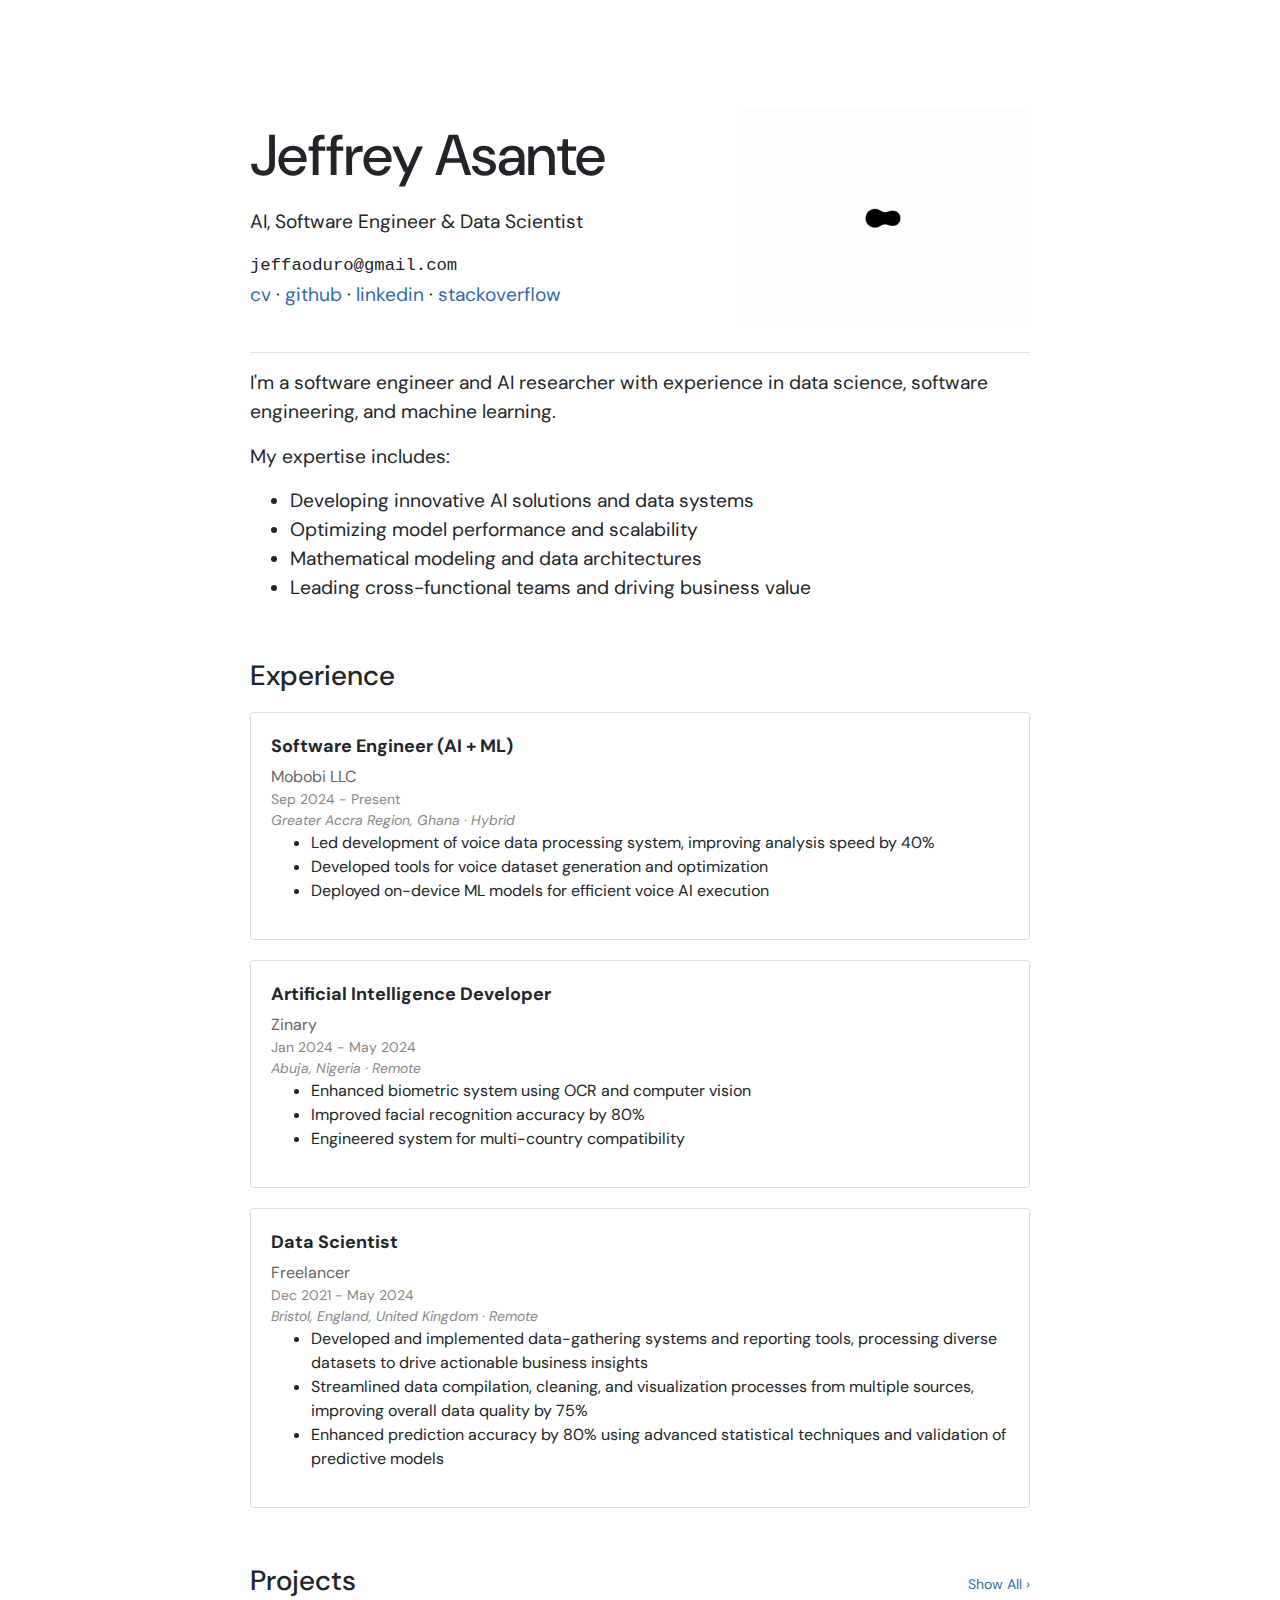
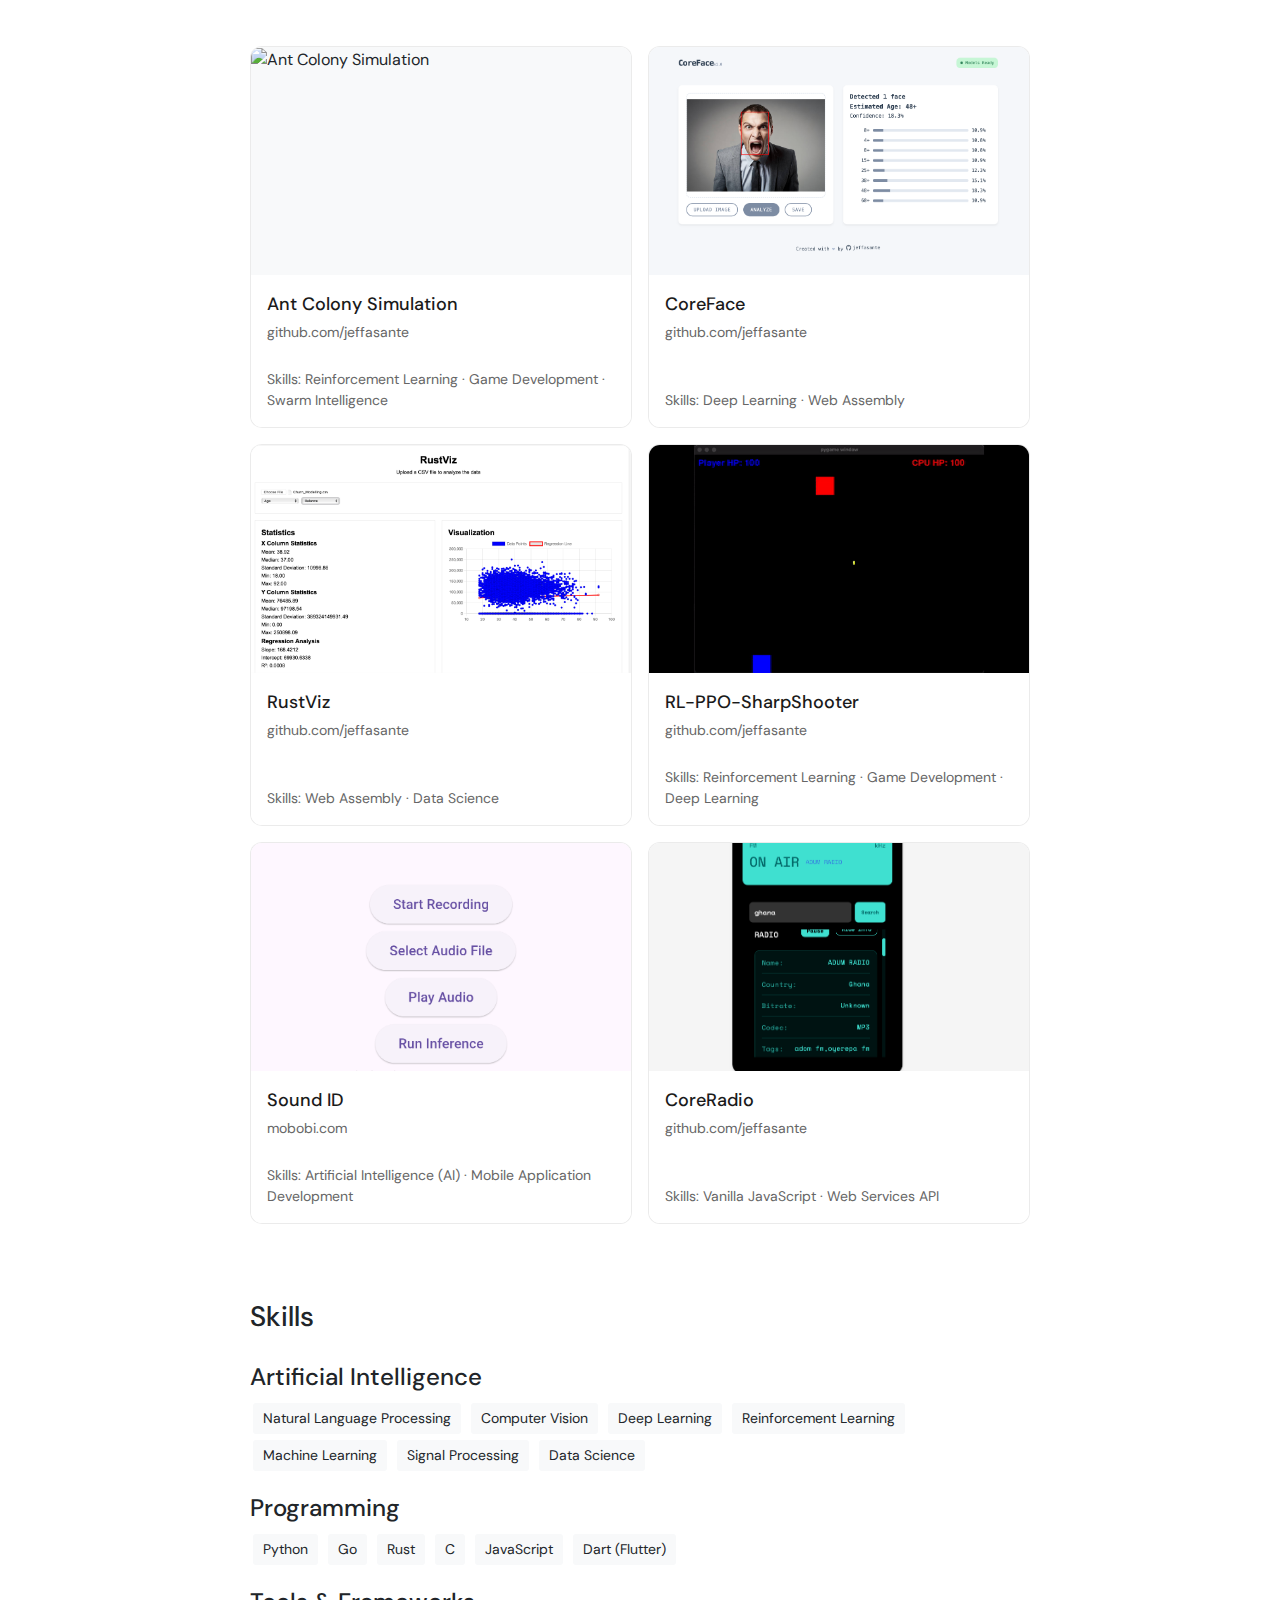
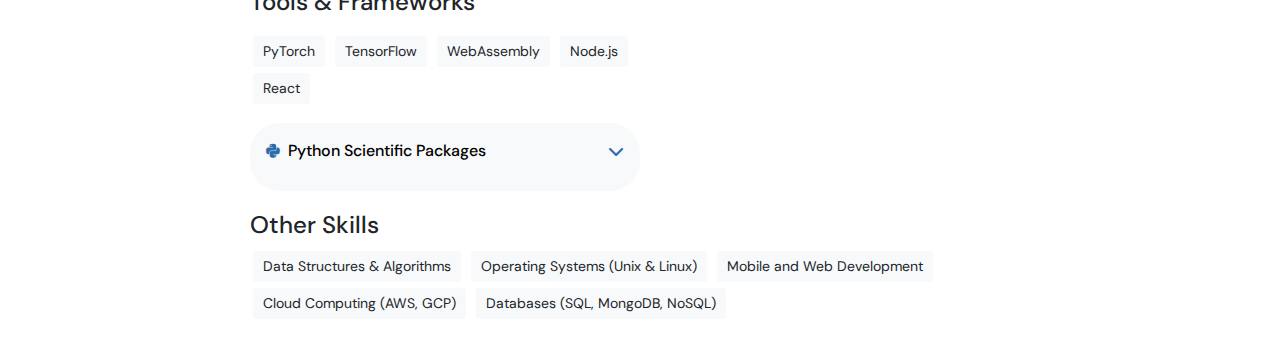
==== index.html @ c975b8c1 "a new me" ====
<!doctype html>
<html>

<head>
    <title>Jeffrey Asante</title>
    <meta charset="utf-8" />
    <meta name=viewport content="width=device-width, initial-scale=1">
    <!-- <link rel="icon" type="image/x-icon" href="assets/favicon_io/favicon.ico"> -->
    <link rel="stylesheet" href="https://stackpath.bootstrapcdn.com/bootstrap/4.5.2/css/bootstrap.min.css">
    <link href="https://fonts.googleapis.com/css2?family=DM+Sans:wght@400;700&display=swap" rel="stylesheet">
    <link rel="stylesheet" href="https://cdnjs.cloudflare.com/ajax/libs/font-awesome/6.4.0/css/all.min.css">
    <link rel="stylesheet" href="https://cdnjs.cloudflare.com/ajax/libs/font-awesome/6.2.1/css/all.min.css"
        integrity="sha512-MV7K8+y+gLIBoVD59lQIYicR65iaqukzvf/nwasF0nqhPay5w/9lJmVM2hMDcnK1OnMGCdVK+iQrJ7lzPJQd1w=="
        crossorigin="anonymous" referrerpolicy="no-referrer" />
    <style type="text/css">
        body {
            font-family: 'DM Sans', sans-serif !important;
        }

        a:link,
        a:hover,
        a:visited,
        a:active {
            color: #306BAC !important;
        }

        .nodecor:link,
        .nodecor:hover,
        .nodecor:visited,
        .nodecor:active {
            color: #333 !important;
            text-decoration: none;
        }

        .boldtext {
            font-weight: 700 !important;
        }

        .semiboldtext {
            font-weight: 500 !important;
        }

        #name {
            font-size: 3.6em;
            line-height: 1em;
            margin-top: .5em;
            margin-bottom: .2em;
        }

        #title {
            font-size: 1.2em;
        }

        #email {
            font-family: Menlo, Monaco, Consolas, "Courier New", monospace;
            font-size: .9em;
            margin-top: 2px;
            margin-bottom: 2px;
        }

        #overview {
            font-size: 1.2em;
        }

        .content {
            margin: auto;
            max-width: 800px;
            padding: 10px;
        }

        .card {
            background-color: white;
            padding: 20px;
            margin-top: 20px;
            border: 1px solid rgba(0, 0, 0, .125);
        }

        .experience-title {
            font-size: 18px;
            font-weight: bold;
            margin-bottom: 5px;
        }

        .experience-company {
            font-size: 16px;
            color: #666;
        }

        .experience-date {
            font-size: 14px;
            color: #888;
        }

        .experience-location {
            font-size: 14px;
            color: #888;
            font-style: italic;
        }

        .skills-section {
            margin-top: 30px;
        }

        .skill-group {
            margin-bottom: 20px;
        }

        .skill-tag {
            display: inline-block;
            background: #f8f9fa;
            padding: 5px 10px;
            margin: 3px;
            border-radius: 3px;
            font-size: 14px;
        }

        .project-skills {
            font-size: 14px;
            color: #666;
            margin-top: 10px;
        }

        .social-links {
            margin-top: 10px;
        }

        .social-links a {
            margin-right: 15px;
            font-size: 1.2em;
        }


        .projects-grid {
            display: grid;
            grid-template-columns: repeat(auto-fill, minmax(250px, 1fr));
            gap: 16px;
            padding: 20px 0;
        }

        .project-card {
            background: #ffffff;
            border-radius: 12px;
            overflow: hidden;
            aspect-ratio: 1;
            position: relative;
            border: 1px solid rgba(0, 0, 0, 0.08);
            transition: all 0.3s ease;
        }

        .project-card:hover {
            transform: translateY(-2px);
        }

        .project-image-container {
            width: 100%;
            height: 60%;
            overflow: hidden;
            background: #f8f9fa;
            position: relative;
        }

        .project-image {
            width: 100%;
            height: 100%;
            object-fit: cover;
            transition: transform 0.3s ease;
        }

        .project-card:hover .project-image {
            transform: scale(1.05);
        }

        .project-content {
            padding: 16px;
            background: #ffffff;
            height: 40%;
            display: flex;
            flex-direction: column;
            justify-content: space-between;
        }

        .project-title {
            font-size: 18px;
            font-weight: 500;
            color: #1a1a1a;
            margin-bottom: 4px;
        }

        .project-url {
            font-size: 14px;
            color: #666;
        }

        .project-meta {
            font-size: 14px;
            color: #888;
            margin-top: auto;
        }

        .project-overlay {
            position: absolute;
            top: 0;
            left: 0;
            right: 0;
            bottom: 0;
            background: rgba(0, 0, 0, 0.85);
            color: white;
            padding: 20px;
            opacity: 0;
            transition: opacity 0.3s ease;
            display: flex;
            flex-direction: column;
            justify-content: space-between;
            pointer-events: none;
        }

        .project-card:hover .project-overlay {
            opacity: 1;
        }

        .project-card:hover .project-overlay,
        .project-card.active .project-overlay {
            opacity: 1;
            pointer-events: auto;
            /* Re-enable pointer events when visible */
        }

        /* Ensure touch devices show the overlay properly */
        @media (hover: none) {
            .project-card .project-overlay {
                background: rgba(0, 0, 0, 0.9);
            }

            .project-card.active .project-overlay {
                opacity: 1;
                pointer-events: auto;
            }
        }


        .project-description {
            font-size: 14px;
            line-height: 1.5;
            margin-bottom: 15px;
        }

        .project-links {
            display: flex;
            gap: 12px;
        }

        .project-links a {
            color: white !important;
            text-decoration: none;
            font-size: 14px;
            padding: 6px 12px;
            border-radius: 6px;
            background: rgba(255, 255, 255, 0.2);
            transition: background 0.2s ease;

            padding: 12px 20px;
            margin: 5px 0;
            display: inline-block;
        }

        .project-links a:hover {
            background: rgba(255, 255, 255, 0.3);
            color: rgb(255, 236, 114) !important;

        }

        .section-header {
            display: flex;
            justify-content: space-between;
            align-items: center;
            margin-bottom: 20px;
        }

        .show-all {
            color: #666;
            text-decoration: none;
            font-size: 14px;
            display: flex;
            align-items: center;
            gap: 4px;
        }

        @media screen and (max-width: 768px) {
            .profile-section {
                display: flex;
                flex-direction: column;
                align-items: center;
                text-align: center;
            }

            .profile-image {
                /* float: none !important;
                margin: 20px auto !important;
                max-width: 180px;
                height: auto !important; */
                display: none;
            }

            #name {
                font-size: 2.8em !important;
            }

            #title {
                /* text-align: center; */
            }
        }

        .profile-image {
            border-radius: 8px;
            object-fit: cover;
        }

        .tools-frameworks {
            margin-top: 1rem;
            width: 50%;

        }

        .framework-tags {
            margin-bottom: 1rem;
        }

        .scientific-packages {
            background: #f8f9fa;
            border-radius: 6px;
            padding: 1rem;
            margin-top: 1rem;
            border-radius: 30px;
        }

        .package-header {
            width: 100%;
            font-weight: 500;
            margin-bottom: 0.75rem;
            display: flex;
            align-items: center;
            justify-content: space-between;
            background: none;
            border: none;
            padding: 0;
            cursor: pointer;
        }

        .header-content {
            display: flex;
            align-items: center;
            gap: 0.5rem;
        }

        .package-list {
            list-style: none;
            padding-left: 1rem;
            margin: 0;
            max-height: 500px;
            /* Large enough to show all content */
            transition: max-height 0.3s ease-out;
            overflow: hidden;
        }

        .package-list.collapsed {
            max-height: 0;
            margin-top: 0;
            margin-bottom: 0;
        }

        .package-list li {
            margin: 0.5rem 0;
            display: flex;
            align-items: center;
            gap: 0.75rem;
        }

        .package-list i {
            width: 1.25rem;
            text-align: center;
            color: #666;
        }

        .package-header i {
            color: #306BAC;
        }

        .arrow-icon {
            transition: transform 0.3s ease;
            color: #666;
        }

        .arrow-icon.rotated {
            transform: rotate(180deg);
        }

        /* Responsive Design */
@media screen and (max-width: 1024px) {
    .tools-frameworks {
        width: 70%;
    }
}

@media screen and (max-width: 768px) {
    .tools-frameworks {
        width: 100%;
    }

    .scientific-packages {
        padding: 0.75rem;
        border-radius: 20px;
    }

    .framework-tags {
        gap: 0.25rem;
    }

    .skill-tag {
        font-size: 0.9em;
        padding: 4px 8px;
    }

    .package-list {
        padding-left: 0.5rem;
    }

    .package-list li {
        gap: 0.5rem;
        font-size: 0.95em;
    }
}

@media screen and (max-width: 480px) {
    .scientific-packages {
        padding: 0.5rem;
        border-radius: 15px;
    }

    .header-content span {
        font-size: 0.95em;
    }

    .package-list li {
        font-size: 0.9em;
    }

    .framework-tags {
        justify-content: flex-start;
    }

    .skill-tag {
        font-size: 0.85em;
        padding: 3px 6px;
    }
}
    </style>
</head>

<body>
    <div class="content" style="margin-top: 5.5rem;">
        <div class="row">
            <div class="col-sm-offset-5 col-sm-8">
                <div id="name">
                    <div class="semiboldtext">Jeffrey Asante</div>
                </div>
                <div id="title" style="margin-top: 1.5rem; ">
                    <div>AI, Software Engineer & Data Scientist</div>
                    <div style="margin-top: 1rem;"></div>
                    <div id="email">jeffaoduro@gmail.com</div>
                    <div style="font-size: 1em;">
                        <a href="cv.html">cv</a> ·
                        <a href="https://github.com/jeffasante">github</a> ·
                        <a href="https://linkedin.com/in/jeffrey-asante-a69440231">linkedin</a> ·
                        <a href="https://stackoverflow.com/users/13482983/jeffasante">stackoverflow</a>
                    </div>
                    <!-- <div class="social-links">
            <a href="https://linkedin.com/in/jeffrey-asante-a69440231" target="_blank"><i class="fab fa-linkedin"></i></a>
            <a href="https://github.com/jeffasante" target="_blank"><i class="fab fa-github"></i></a>
            <a href="https://stackoverflow.com/users/13482983/jeffasante" target="_blank"><i class="fab fa-stack-overflow"></i></a>
            <a href="https://x.com/jeffasante" target="_blank"><i class="fab fa-x-twitter"></i></a>
          </div> -->
                </div>
            </div>
            <div class="col-sm-4">
                <img class="float-right profile-image" src="assets/h1.GIF" alt="Jeffrey Asante"
                    style="height: 220px; margin-top: 10px;">
            </div>
        </div>


        <div class="col-sm-offset-2">
            <div id="overview" style="margin-top: 1.5rem;">
                <hr>
                <!-- <p>
                    I'm a software engineer and AI researcher with five years of experience in data science, software
                    engineering, and machine learning.
                </p> -->
                <p>
                    I'm a software engineer and AI researcher with experience in data science, software engineering, and
                    machine learning.
                </p>
                <p>
                    My expertise includes:
                </p>
                <ul>
                    <li>Developing innovative AI solutions and data systems</li>
                    <li>Optimizing model performance and scalability</li>
                    <li>Mathematical modeling and data architectures</li>
                    <li>Leading cross-functional teams and driving business value</li>
                </ul>
            </div>
        </div>

        <div class="col-sm-offset-2">
            <div style="margin-top: 3.5rem;"></div>
            <h3>Experience</h3>

            <div class="card">
                <div class="experience-title">Software Engineer (AI + ML)</div>
                <div class="experience-company">Mobobi LLC</div>
                <div class="experience-date">Sep 2024 - Present</div>
                <div class="experience-location">Greater Accra Region, Ghana · Hybrid</div>
                <ul>
                    <li>Led development of voice data processing system, improving analysis speed by 40%</li>
                    <li>Developed tools for voice dataset generation and optimization</li>
                    <li>Deployed on-device ML models for efficient voice AI execution</li>
                </ul>
            </div>

            <div class="card">
                <div class="experience-title">Artificial Intelligence Developer</div>
                <div class="experience-company">Zinary</div>
                <div class="experience-date">Jan 2024 - May 2024</div>
                <div class="experience-location">Abuja, Nigeria · Remote</div>
                <ul>
                    <li>Enhanced biometric system using OCR and computer vision</li>
                    <li>Improved facial recognition accuracy by 80%</li>
                    <li>Engineered system for multi-country compatibility</li>
                </ul>
            </div>

            <div class="card">
                <div class="experience-title">Data Scientist</div>
                <div class="experience-company">Freelancer</div>
                <div class="experience-date">Dec 2021 - May 2024</div>
                <div class="experience-location">Bristol, England, United Kingdom · Remote</div>
                <ul>
                    <li>Developed and implemented data-gathering systems and reporting tools, processing diverse
                        datasets to drive actionable business insights</li>
                    <li>Streamlined data compilation, cleaning, and visualization processes from multiple sources,
                        improving overall data quality by 75%</li>
                    <li>Enhanced prediction accuracy by 80% using advanced statistical techniques and validation of
                        predictive models</li>
                </ul>
            </div>

            <div style="margin-top: 3.5rem;"></div>


            <div class="col-sm-offset-2">
                <div class="section-header">
                    <h3>Projects</h3>
                    <a href="https://www.linkedin.com/in/jeffrey-asante-a69440231/details/projects/?profileId=ACoAADnoSfEBue8GP7WhaIWibRIhw40EwIg_cKQ" class="show-all">Show All ›</a>
                </div>

                <div class="projects-grid">
                    <div class="project-card">
                        <div class="project-image-container">
                            <img src="assets/projects/ant-colony/ant-colony.gif" alt="Ant Colony Simulation"
                                class="project-image">
                        </div>
                        <div class="project-content">
                            <div>
                                <div class="project-title">Ant Colony Simulation</div>
                                <div class="project-url">github.com/jeffasante</div>
                            </div>
                            <div class="project-skills">
                                Skills: Reinforcement Learning · Game Development · Swarm Intelligence
                            </div>
                        </div>
                        <div class="project-overlay">
                            <div class="project-description">
                                An interactive simulation demonstrating swarm intelligence through reinforcement
                                learning, showcasing emergent behavior in ant colony optimization algorithms.
                            </div>
                            <div class="project-links">
                                <a href="https://github.com/jeffasante/ant-colony" target="_blank">View Code</a>
                                <a href="https://ant-colony-demo.jeffasante.dev" target="_blank">Live Demo</a>
                            </div>
                        </div>
                    </div>



                    <div class="project-card">
                        <div class="project-image-container">
                            <img src="assets/projects/coreface/1.png" alt="CoreFace" class="project-image">
                        </div>
                        <div class="project-content">
                            <div>
                                <div class="project-title">CoreFace</div>
                                <div class="project-url">github.com/jeffasante</div>
                            </div>
                            <div class="project-skills">
                                Skills: Deep Learning · Web Assembly
                            </div>
                        </div>
                        <div class="project-overlay">
                            <div class="project-description">
                                Local facial demographic analysis powered by WebAssembly and deep learning - fast,
                                private, and secure with no server communication.
                            </div>
                            <div class="project-links">
                                <!-- <a href="https://github.com/jeffasante/ant-colony-rl" target="_blank">View Code</a> -->
                                <a href="https://coreface.vercel.app" target="_blank">Try it Out</a>
                            </div>
                        </div>
                    </div>

                    <div class="project-card">
                        <div class="project-image-container">
                            <img src="assets/projects/rustviz.png" alt="RustViz" class="project-image">
                        </div>
                        <div class="project-content">
                            <div>
                                <div class="project-title">RustViz</div>
                                <div class="project-url">github.com/jeffasante</div>
                            </div>
                            <div class="project-skills">
                                Skills: Web Assembly · Data Science
                            </div>
                        </div>
                        <div class="project-overlay">
                            <div class="project-description">
                                A high-performance CSV analysis tool built with Rust and WebAssembly, providing
                                statistical analysis and visualization capabilities directly in the browser.
                            </div>
                            <div class="project-links">
                                <a href="https://github.com/jeffasante/rustviz" target="_blank">View Code</a>
                                <a href="https://jeffasante.github.io/rustviz/" target="_blank">Try Demo</a>
                            </div>
                        </div>
                    </div>

                    <div class="project-card">
                        <div class="project-image-container">
                            <img src="assets/projects/rl-ppo-ss/rl-ppo-ss-1.gif" alt="RL-PPO-SharpShooter"
                                class="project-image">

                        </div>
                        <div class="project-content">
                            <div>
                                <div class="project-title">RL-PPO-SharpShooter</div>
                                <div class="project-url">github.com/jeffasante</div>
                            </div>
                            <div class="project-skills">
                                Skills: Reinforcement Learning · Game Development · Deep Learning
                            </div>
                        </div>
                        <div class="project-overlay">
                            <div class="project-description">
                                A bespoke 2D shooter game is demonstrating a PPO-powered AI, highlighting skills in
                                reinforcement learning and game development.
                            </div>
                            <div class="project-links">
                                <a href="https://github.com/jeffasante/RL-PPO-SharpShooter" target="_blank">View
                                    Code</a>
                                <!-- <a href="#" target="_blank">Try Demo</a> -->
                            </div>
                        </div>
                    </div>

                    <div class="project-card">
                        <div class="project-image-container">
                            <img src="assets/android-soundid-inference-1.png" alt="Sound ID" class="project-image">
                        </div>
                        <div class="project-content">
                            <div>
                                <div class="project-title">Sound ID</div>
                                <div class="project-url">mobobi.com</div>
                            </div>
                            <div class="project-skills">
                                Skills: Artificial Intelligence (AI) · Mobile Application Development
                            </div>
                        </div>
                        <div class="project-overlay">
                            <div class="project-description">
                                On-device audio classification project using YAMNet, a deep neural network. Optimized
                                for real-time performance and cross-platform compatibility.
                            </div>
                            <div class="project-links">
                                <!-- <a href="#" target="_blank">View Details</a>
                                <a href="#" target="_blank">Live Demo</a> -->
                                <a href="https://mobobi.com" target="_blank">Live Demo</a>
                            </div>
                        </div>
                    </div>

                    <div class="project-card">
                        <div class="project-image-container">
                            <img src="assets/projects/coreradio.png" alt="CoreRadio" class="project-image">

                        </div>
                        <div class="project-content">
                            <div>
                                <div class="project-title">CoreRadio</div>
                                <div class="project-url">github.com/jeffasante</div>
                            </div>
                            <div class="project-skills">
                                Skills: Vanilla JavaScript · Web Services API
                            </div>
                        </div>
                        <div class="project-overlay">
                            <div class="project-description">
                                CoreRadio is a modern web app offering global radio stations, blending nostalgic
                                retro-style design with cutting-edge technology for a unique streaming experience.
                            </div>
                            <div class="project-links">
                                <!-- <a href="#" target="_blank">View Code</a> -->
                                <a href="https://coreradio.vercel.app/" target="_blank">Try Demo</a>
                            </div>
                        </div>
                    </div>

                </div>
            </div>



            <div style="margin-top: 3.5rem;"></div>
            <h3>Skills</h3>

            <div class="skills-section">
                <div class="skill-group">
                    <h4>Artificial Intelligence</h4>
                    <div>
                        <span class="skill-tag">Natural Language Processing</span>
                        <span class="skill-tag">Computer Vision</span>
                        <span class="skill-tag">Deep Learning</span>
                        <span class="skill-tag">Reinforcement Learning</span>
                        <span class="skill-tag">Machine Learning</span>
                        <span class="skill-tag">Signal Processing</span>
                        <span class="skill-tag">Data Science</span>
                    </div>
                </div>

                <div class="skill-group">
                    <h4>Programming</h4>
                    <div>
                        <span class="skill-tag">Python</span>
                        <span class="skill-tag">Go</span>
                        <span class="skill-tag">Rust</span>
                        <span class="skill-tag">C</span>
                        <span class="skill-tag">JavaScript</span>
                        <span class="skill-tag">Dart (Flutter)</span>
                    </div>
                </div>

                <!-- <div class="skill-group">
                    <h4>Tools & Frameworks</h4>
                    <div>
                        <span class="skill-tag">PyTorch</span>
                        <span class="skill-tag">TensorFlow</span>
                        <span class="skill-tag">WebAssembly</span>
                        <span class="skill-tag">Python Scientific Packages (Scipy, NumPy, etc.)</span>
                        <div>
                            <i class="fa fa-python"></i> Python Scientific Packages
                            <ul>
                            <li><i class="fa fa-cubes"></i> NumPy</li>
                            <li><i class="fa fa-rocket"></i> SciPy</li>
                            <li><i class="fa fa-table"></i> Pandas</li>
                            <li><i class="fa fa-chart-line"></i> Matplotlib</li>
                            <li><i class="fa fa-brain"></i> Scikit-learn</li>
                            </ul>
                        </div>
                        <span class="skill-tag">Node.js</span>
                        <span class="skill-tag">React</span>
                    </div>
                </div> -->
                <div class="skill-group">
                    <h4>Tools & Frameworks</h4>
                    <div class="tools-frameworks">
                        <!-- Main frameworks -->
                        <div class="framework-tags">
                            <span class="skill-tag">PyTorch</span>
                            <span class="skill-tag">TensorFlow</span>
                            <span class="skill-tag">WebAssembly</span>
                            <span class="skill-tag">Node.js</span>
                            <span class="skill-tag">React</span>
                        </div>


                        <!-- Python Scientific Packages Section -->
                        <div class="scientific-packages">
                            <button class="package-header collapsible">
                                <div class="header-content">
                                    <i class="fa-brands fa-python"></i>
                                    <span>Python Scientific Packages</span>
                                </div>
                                <i class="fas fa-chevron-down arrow-icon"></i>
                            </button>
                            <ul class="package-list collapsed">
                                <li><i class="fas fa-cubes"></i> NumPy</li>
                                <li><i class="fas fa-rocket"></i> SciPy</li>
                                <li><i class="fas fa-table"></i> Pandas</li>
                                <li><i class="fas fa-chart-line"></i> Matplotlib</li>
                                <li><i class="fas fa-brain"></i> Scikit-learn</li>
                            </ul>
                        </div>
                    </div>
                </div>
            </div>

            <div class="skill-group">
                <h4>Other Skills</h4>
                <div>
                    <span class="skill-tag">Data Structures & Algorithms</span>
                    <span class="skill-tag">Operating Systems (Unix & Linux)</span>
                    <span class="skill-tag">Mobile and Web Development</span>
                    <span class="skill-tag">Cloud Computing (AWS, GCP)</span>
                    <span class="skill-tag">Databases (SQL, MongoDB, NoSQL)</span>
                </div>
            </div>
        </div>
    </div>
    </div>

    <!-- <footer style="text-align: center; margin-top: 50px; padding: 20px; color: #666;">
        <p>&copy; <span id="current-year"></span> Jeffrey Asante. All rights reserved.</p>
    </footer> -->

    <script>
        document.getElementById('current-year').textContent = new Date().getFullYear();
    </script>


    <script>
        document.addEventListener('DOMContentLoaded', function () {
            const projectCards = document.querySelectorAll('.project-card');

            // Function to remove active class from all cards
            function removeActiveFromAll() {
                projectCards.forEach(card => card.classList.remove('active'));
            }

            // Handle touch events for each card
            projectCards.forEach(card => {
                card.addEventListener('touchstart', function (e) {
                    e.preventDefault();
                    const wasActive = this.classList.contains('active');

                    // Remove active class from all cards
                    removeActiveFromAll();

                    // Toggle active class on touched card
                    if (!wasActive) {
                        this.classList.add('active');
                    }
                });

                // Prevent default touch behavior inside overlay
                const overlay = card.querySelector('.project-overlay');
                if (overlay) {
                    overlay.addEventListener('touchstart', function (e) {
                        e.stopPropagation();
                    });
                }
            });

            // Close overlay when touching outside
            document.addEventListener('touchstart', function (e) {
                if (!e.target.closest('.project-card')) {
                    removeActiveFromAll();
                }
            });
        });
    </script>
    <script>
        document.addEventListener('DOMContentLoaded', function () {
            const header = document.querySelector('.package-header');
            const list = document.querySelector('.package-list');
            const arrow = document.querySelector('.arrow-icon');

            // Set initial state
            list.classList.add('collapsed');

            header.addEventListener('click', function () {
                list.classList.toggle('collapsed');
                arrow.classList.toggle('rotated');
            });
        });
    </script>
</body>

</html>
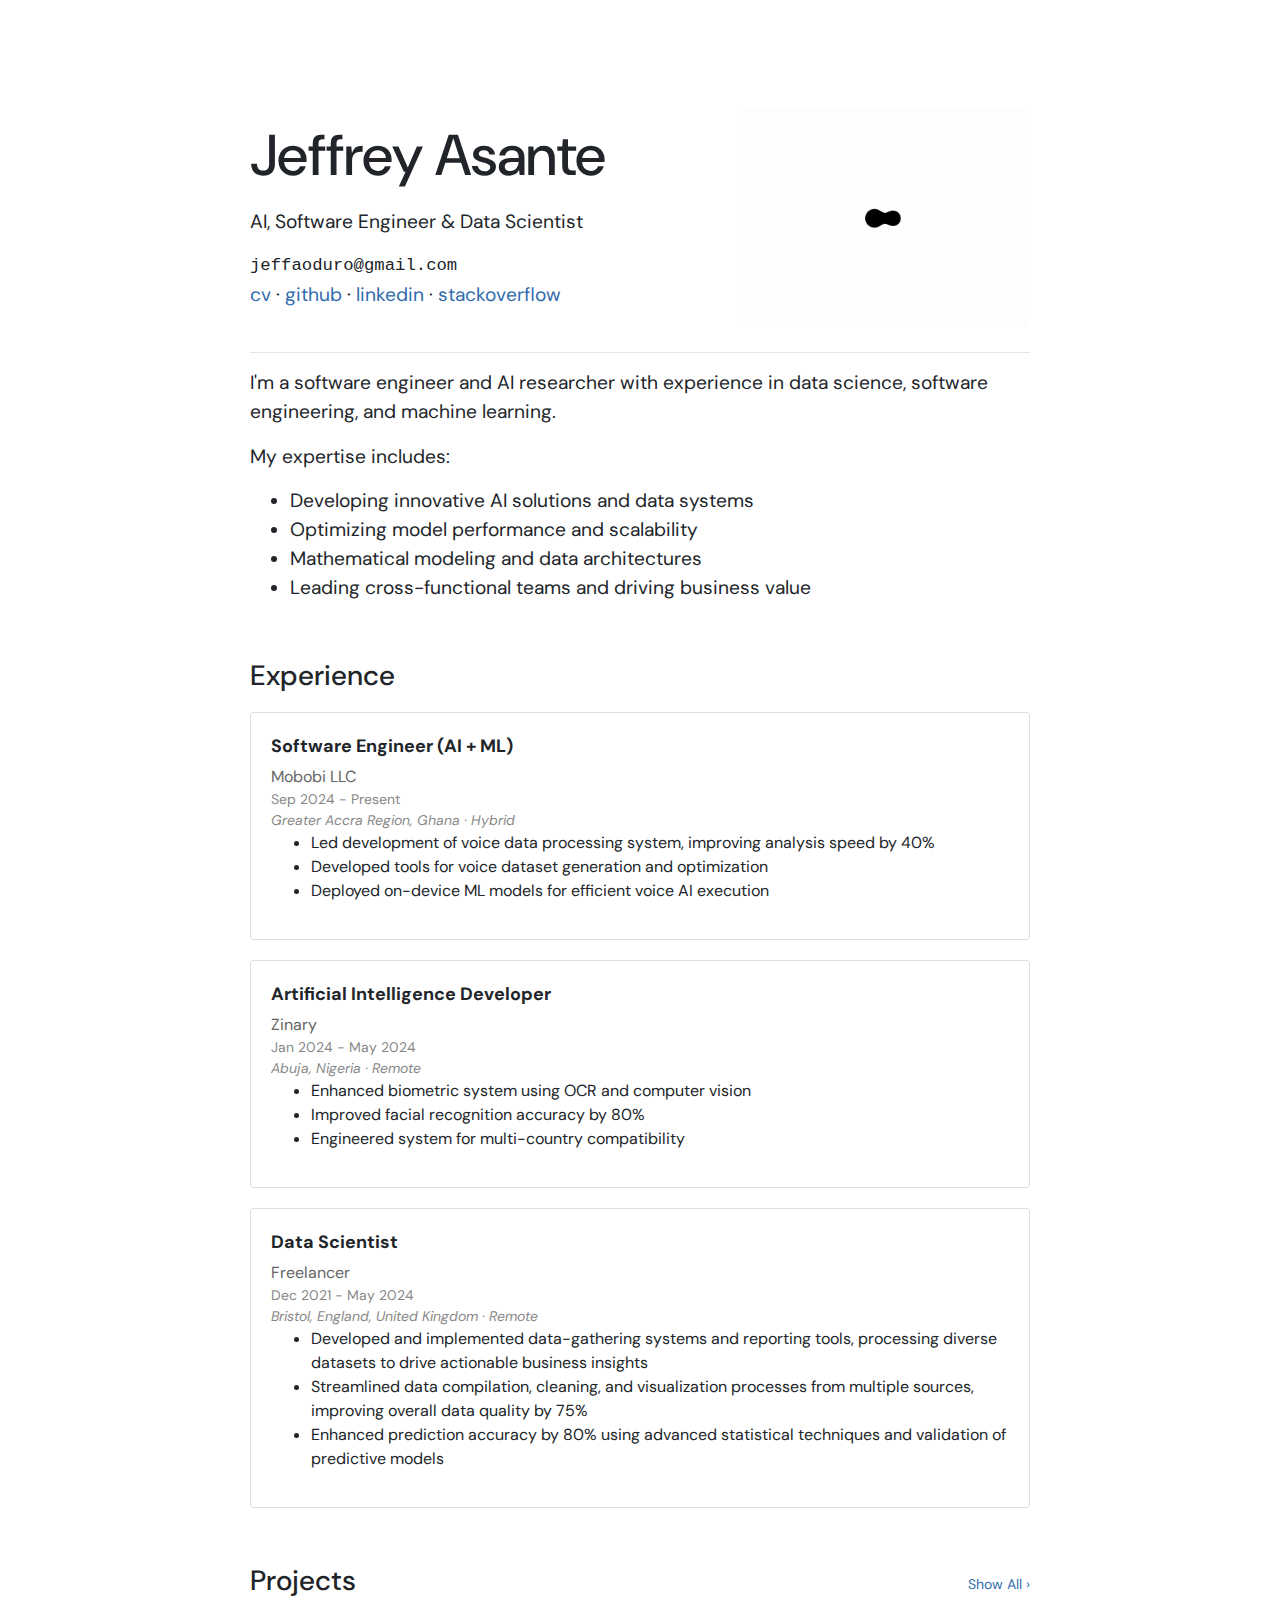
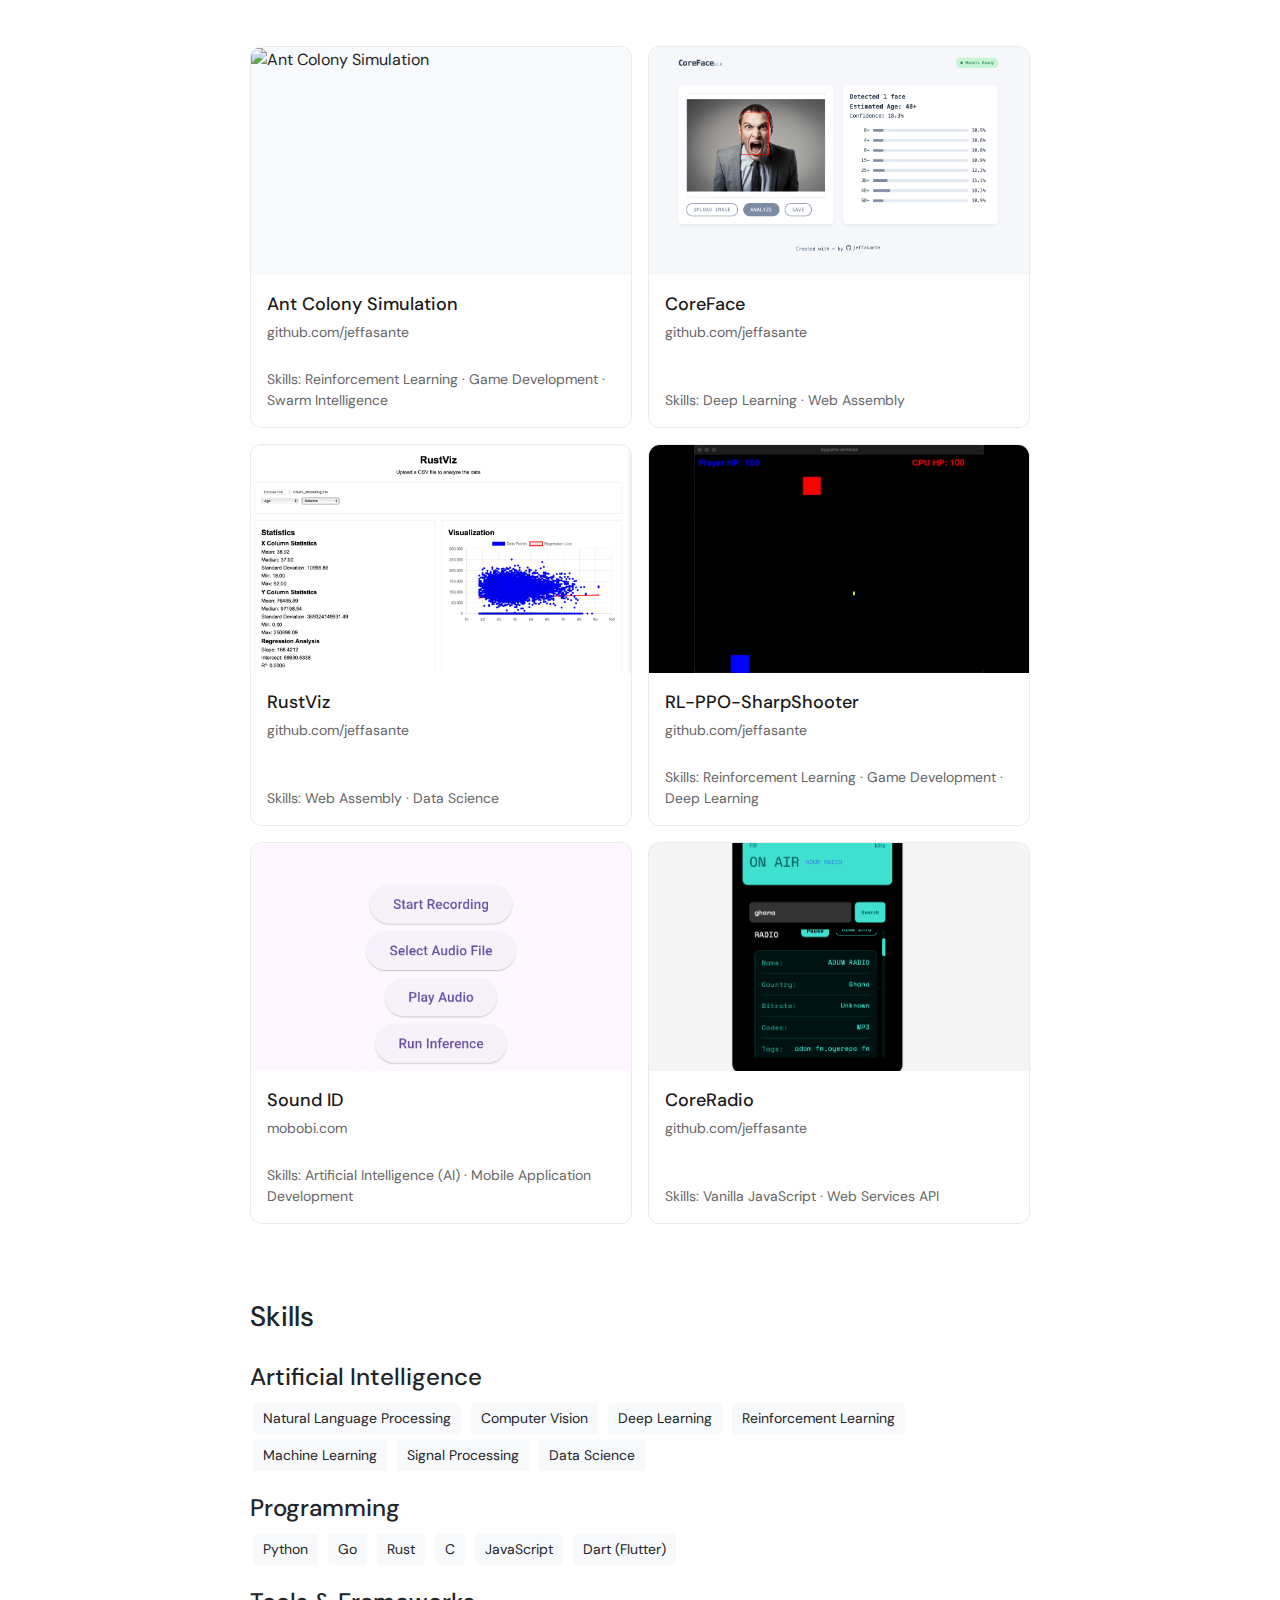
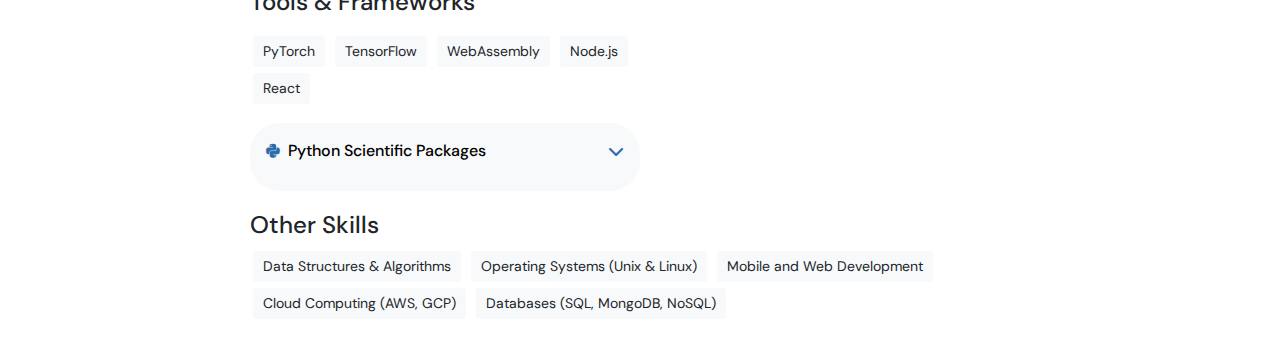
==== commit f257560a: "a new me" ====
--- a/index.html
+++ b/index.html
@@ -585,7 +585,7 @@
                             </div>
                             <div class="project-links">
                                 <a href="https://github.com/jeffasante/ant-colony" target="_blank">View Code</a>
-                                <a href="https://ant-colony-demo.jeffasante.dev" target="_blank">Live Demo</a>
+                                <a href="https://jeffasante.github.io/ant-colony-rl/" target="_blank">Live Demo</a>
                             </div>
                         </div>
                     </div>
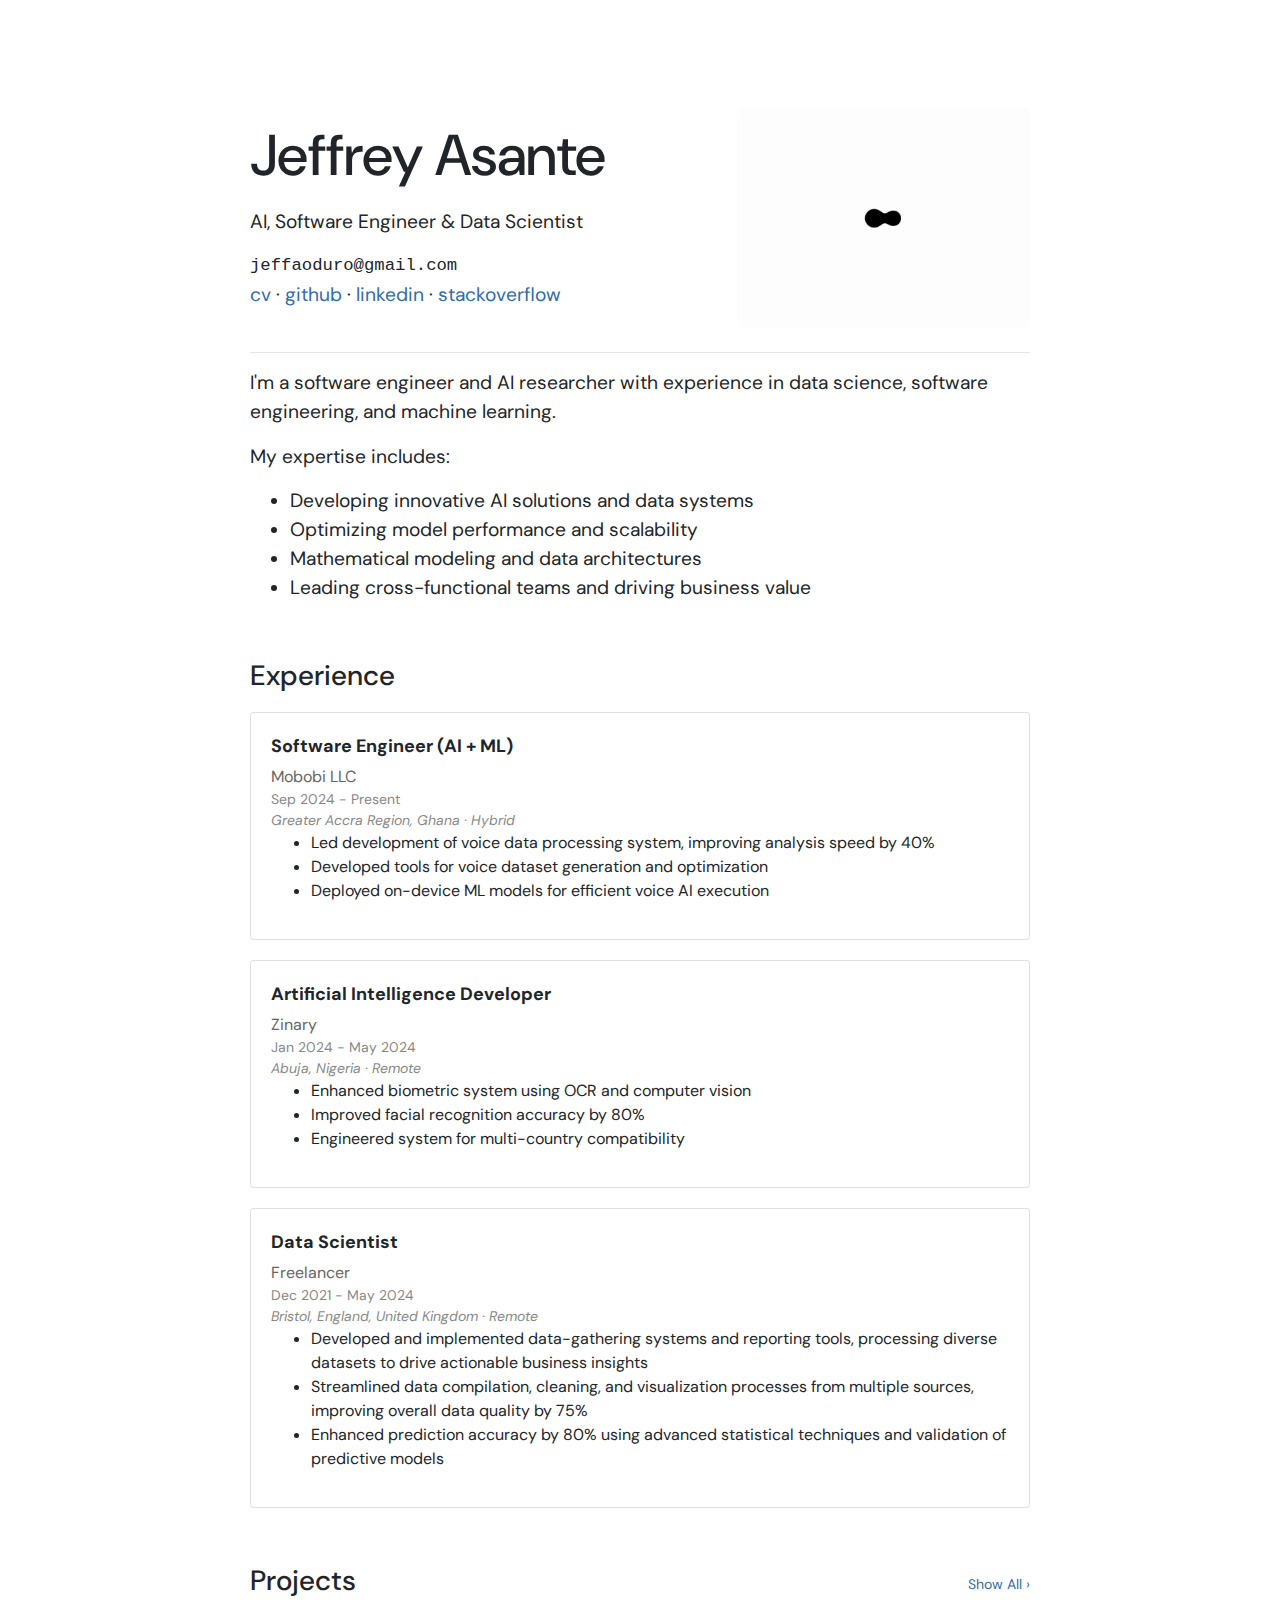
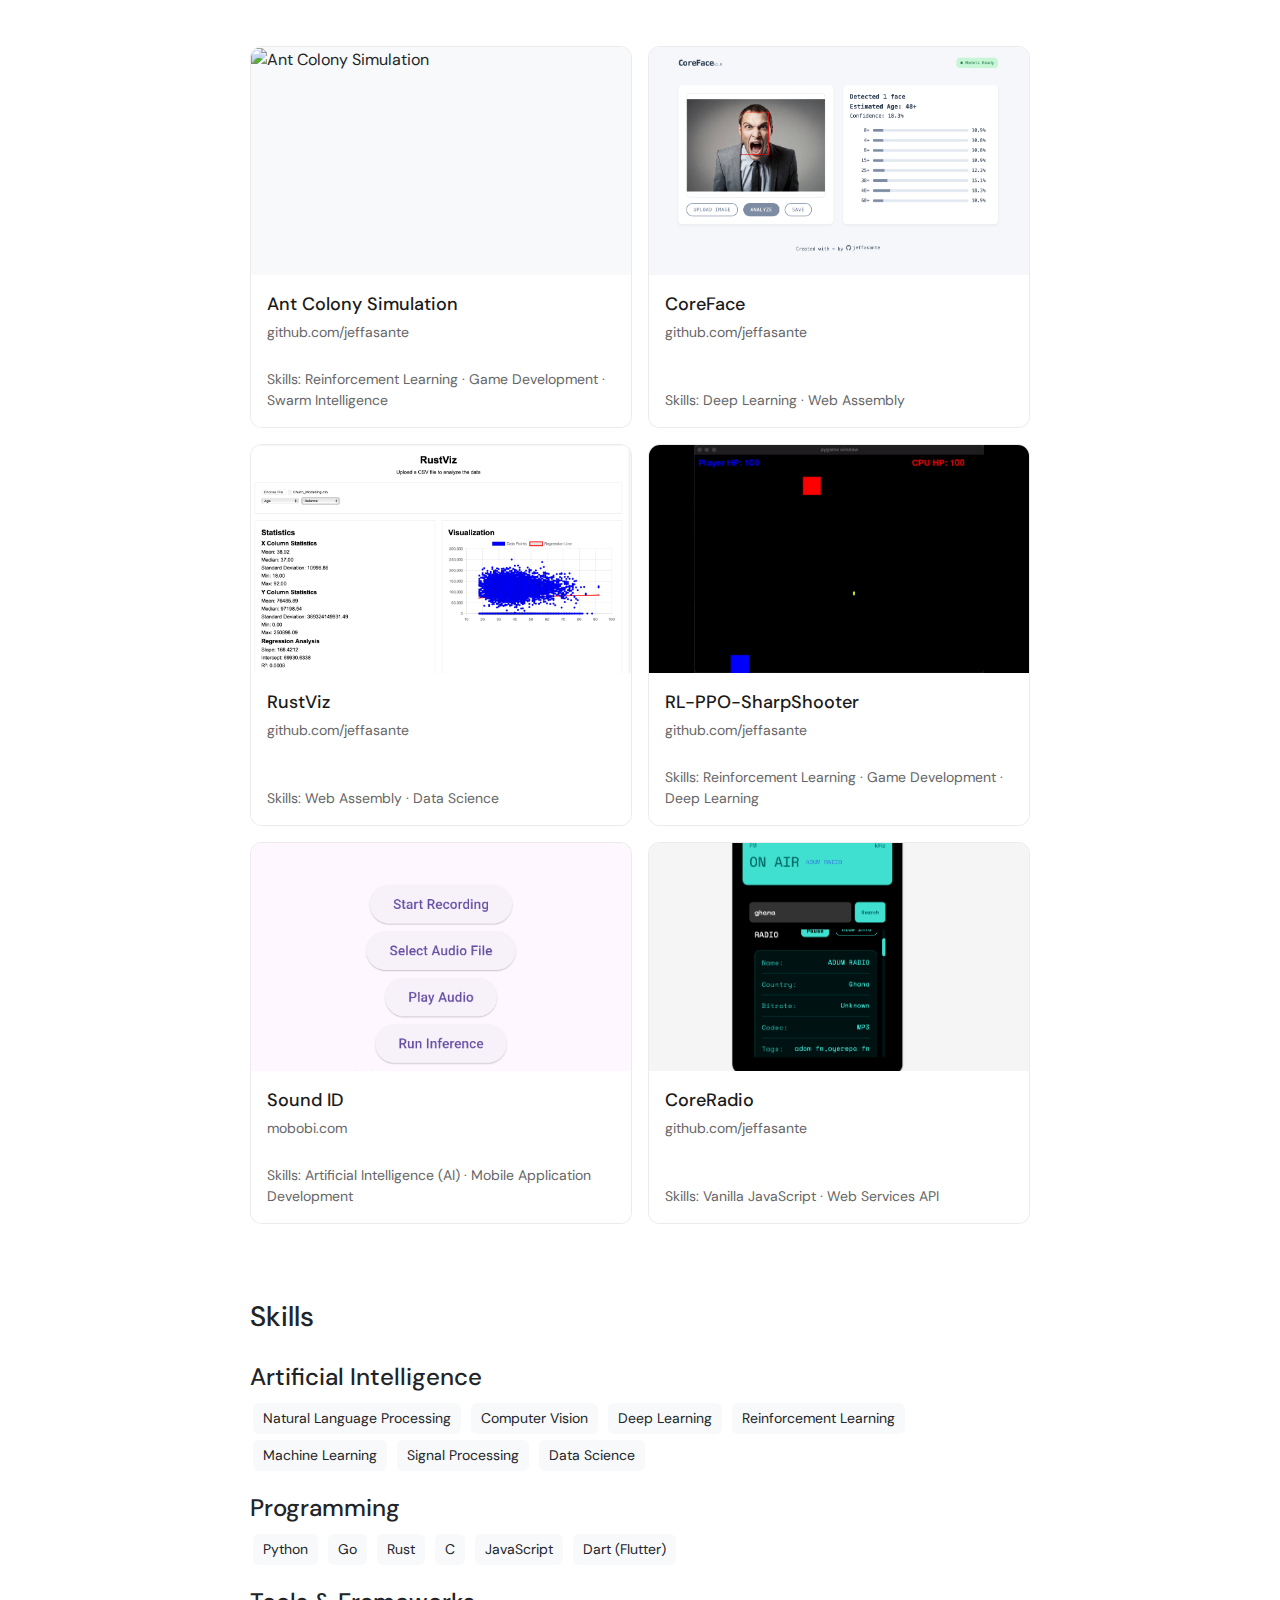
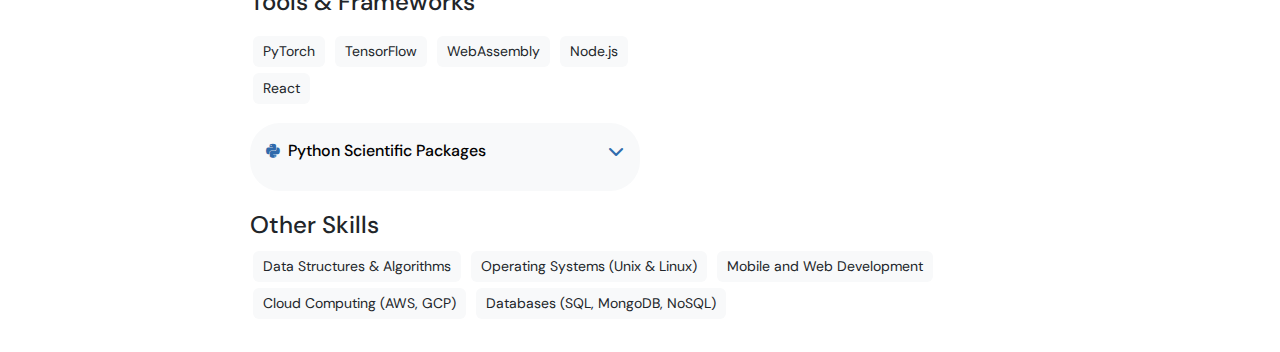
==== commit 040dcb76: "a new me" ====
--- a/index.html
+++ b/index.html
@@ -107,10 +107,13 @@
 
         .skill-tag {
             display: inline-block;
+            /* background: #f5f5f5; */
+            /* background: #dadada; */
             background: #f8f9fa;
             padding: 5px 10px;
             margin: 3px;
-            border-radius: 3px;
+            border-radius: 6px;
+            /* border-radius: 3px; */
             font-size: 14px;
         }
 
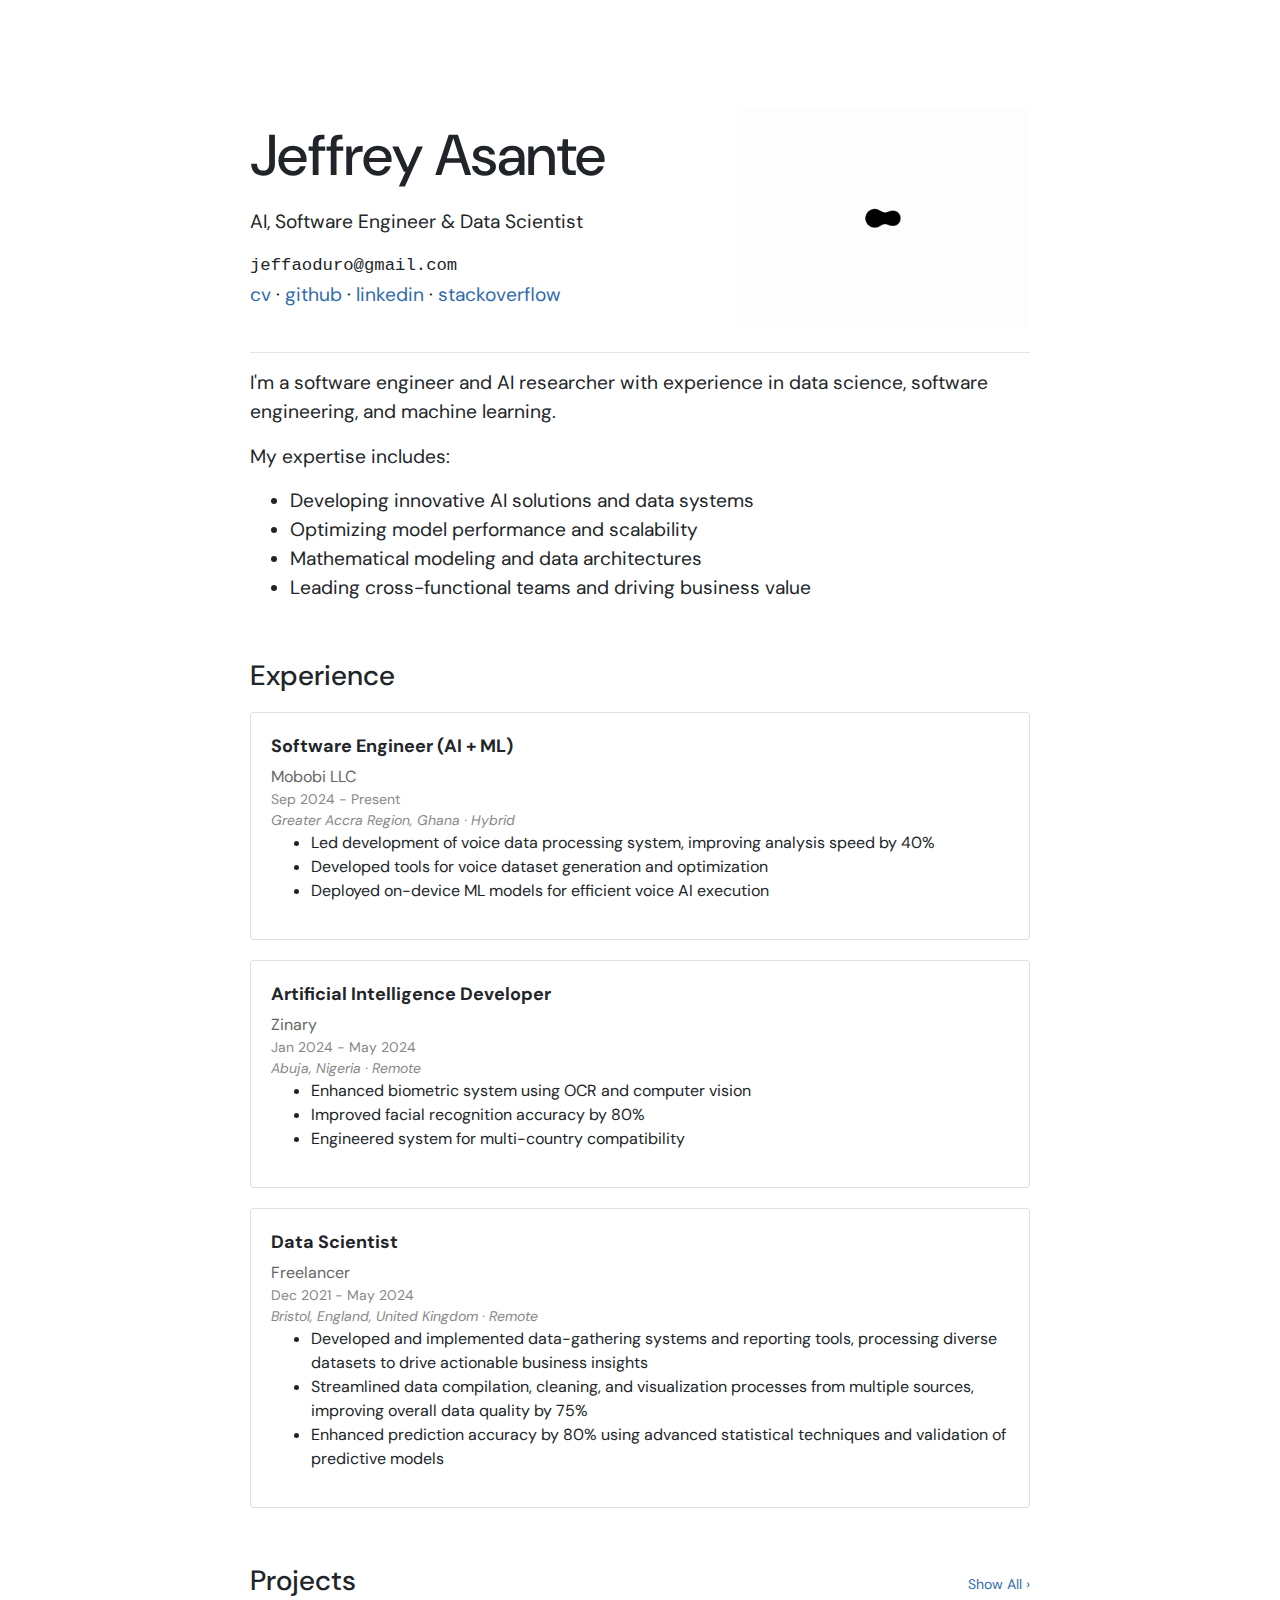
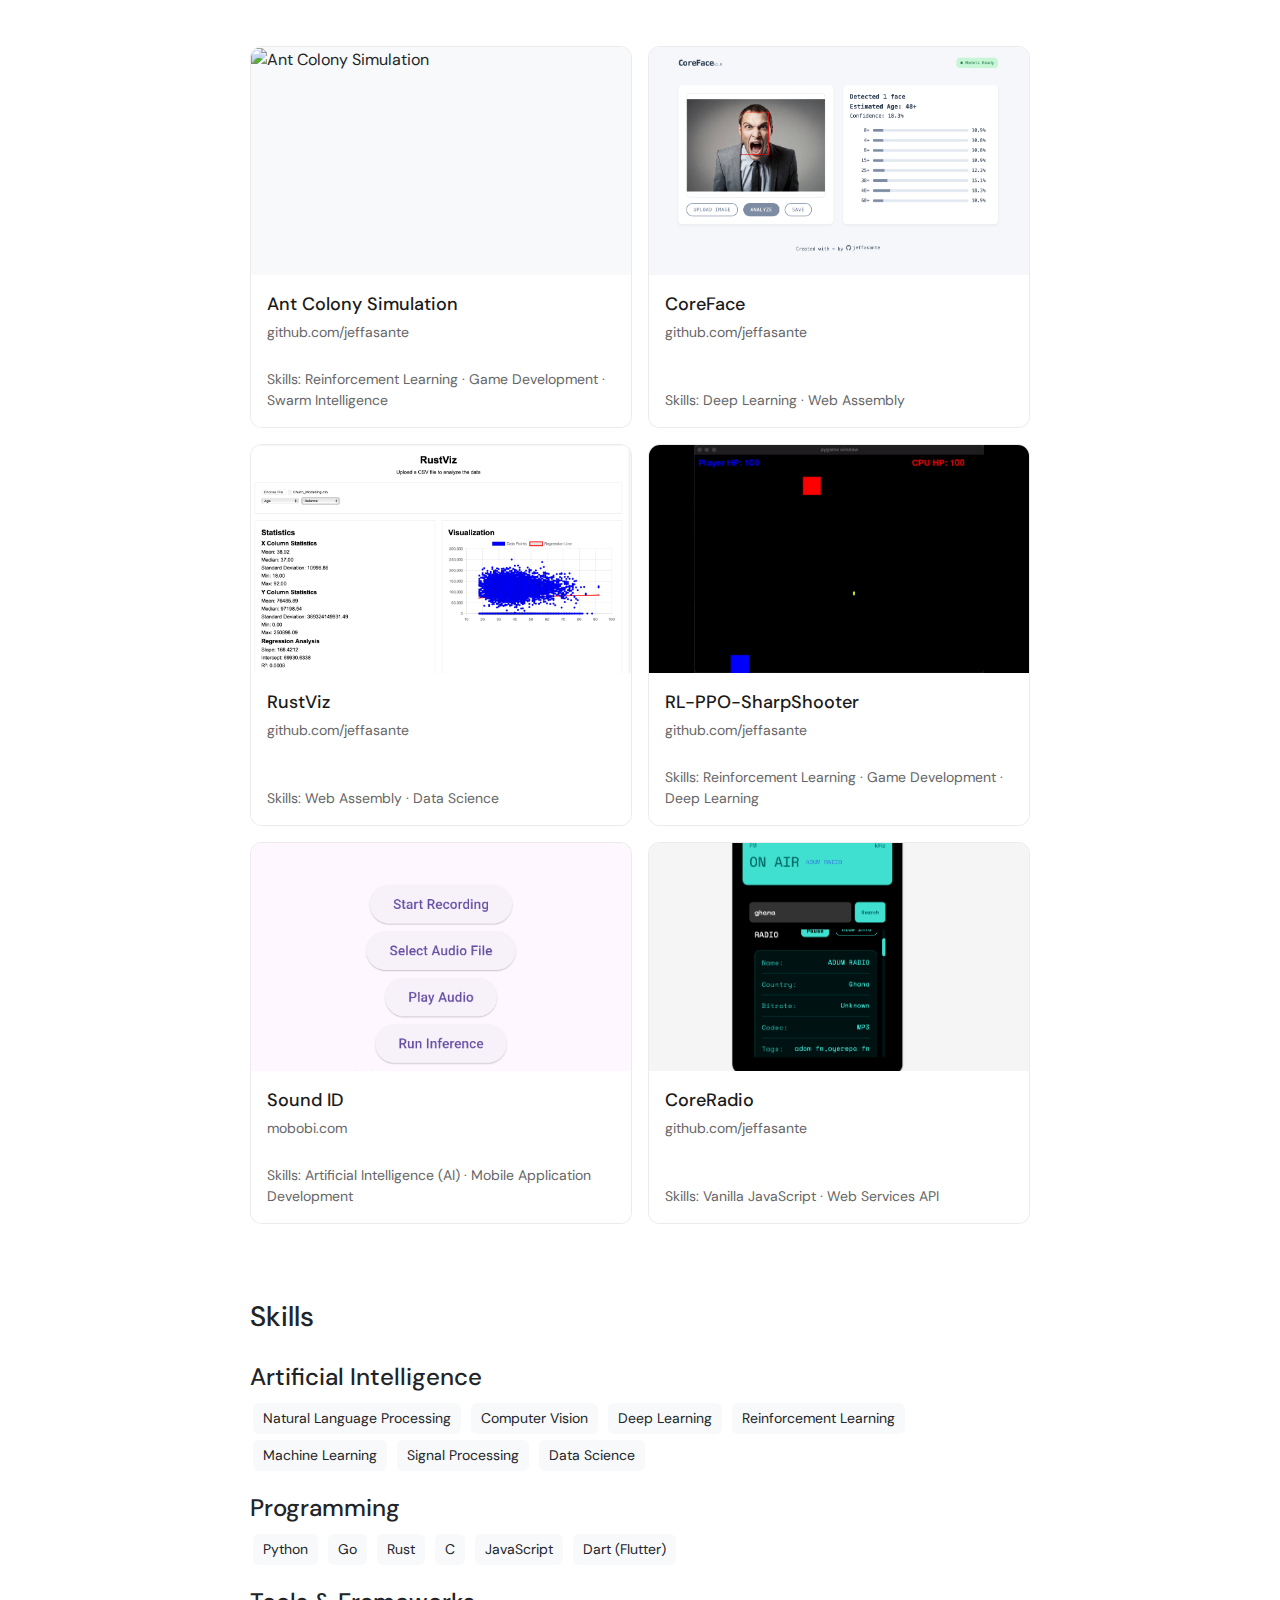
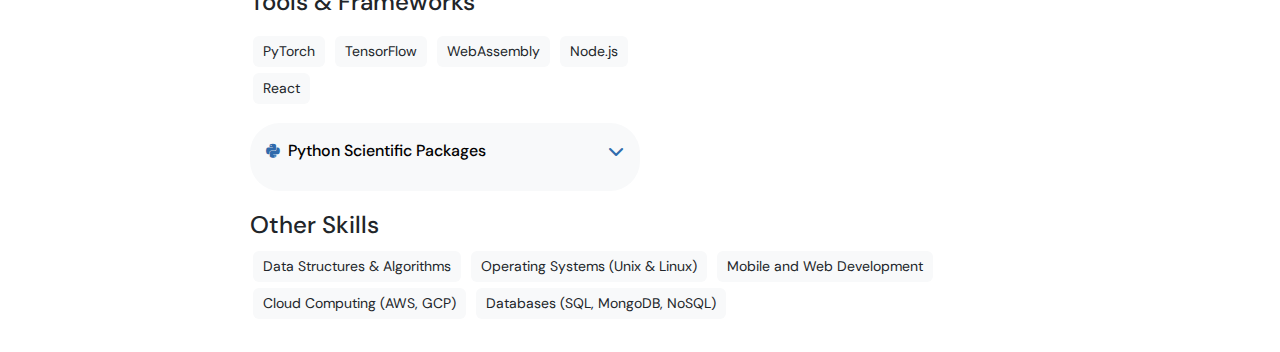
==== commit dd9f423e: "a new me" ====
--- a/index.html
+++ b/index.html
@@ -587,7 +587,7 @@
                                 learning, showcasing emergent behavior in ant colony optimization algorithms.
                             </div>
                             <div class="project-links">
-                                <a href="https://github.com/jeffasante/ant-colony" target="_blank">View Code</a>
+                                <a href="https://github.com/jeffasante/ant-colony-rl" target="_blank">View Code</a>
                                 <a href="https://jeffasante.github.io/ant-colony-rl/" target="_blank">Live Demo</a>
                             </div>
                         </div>
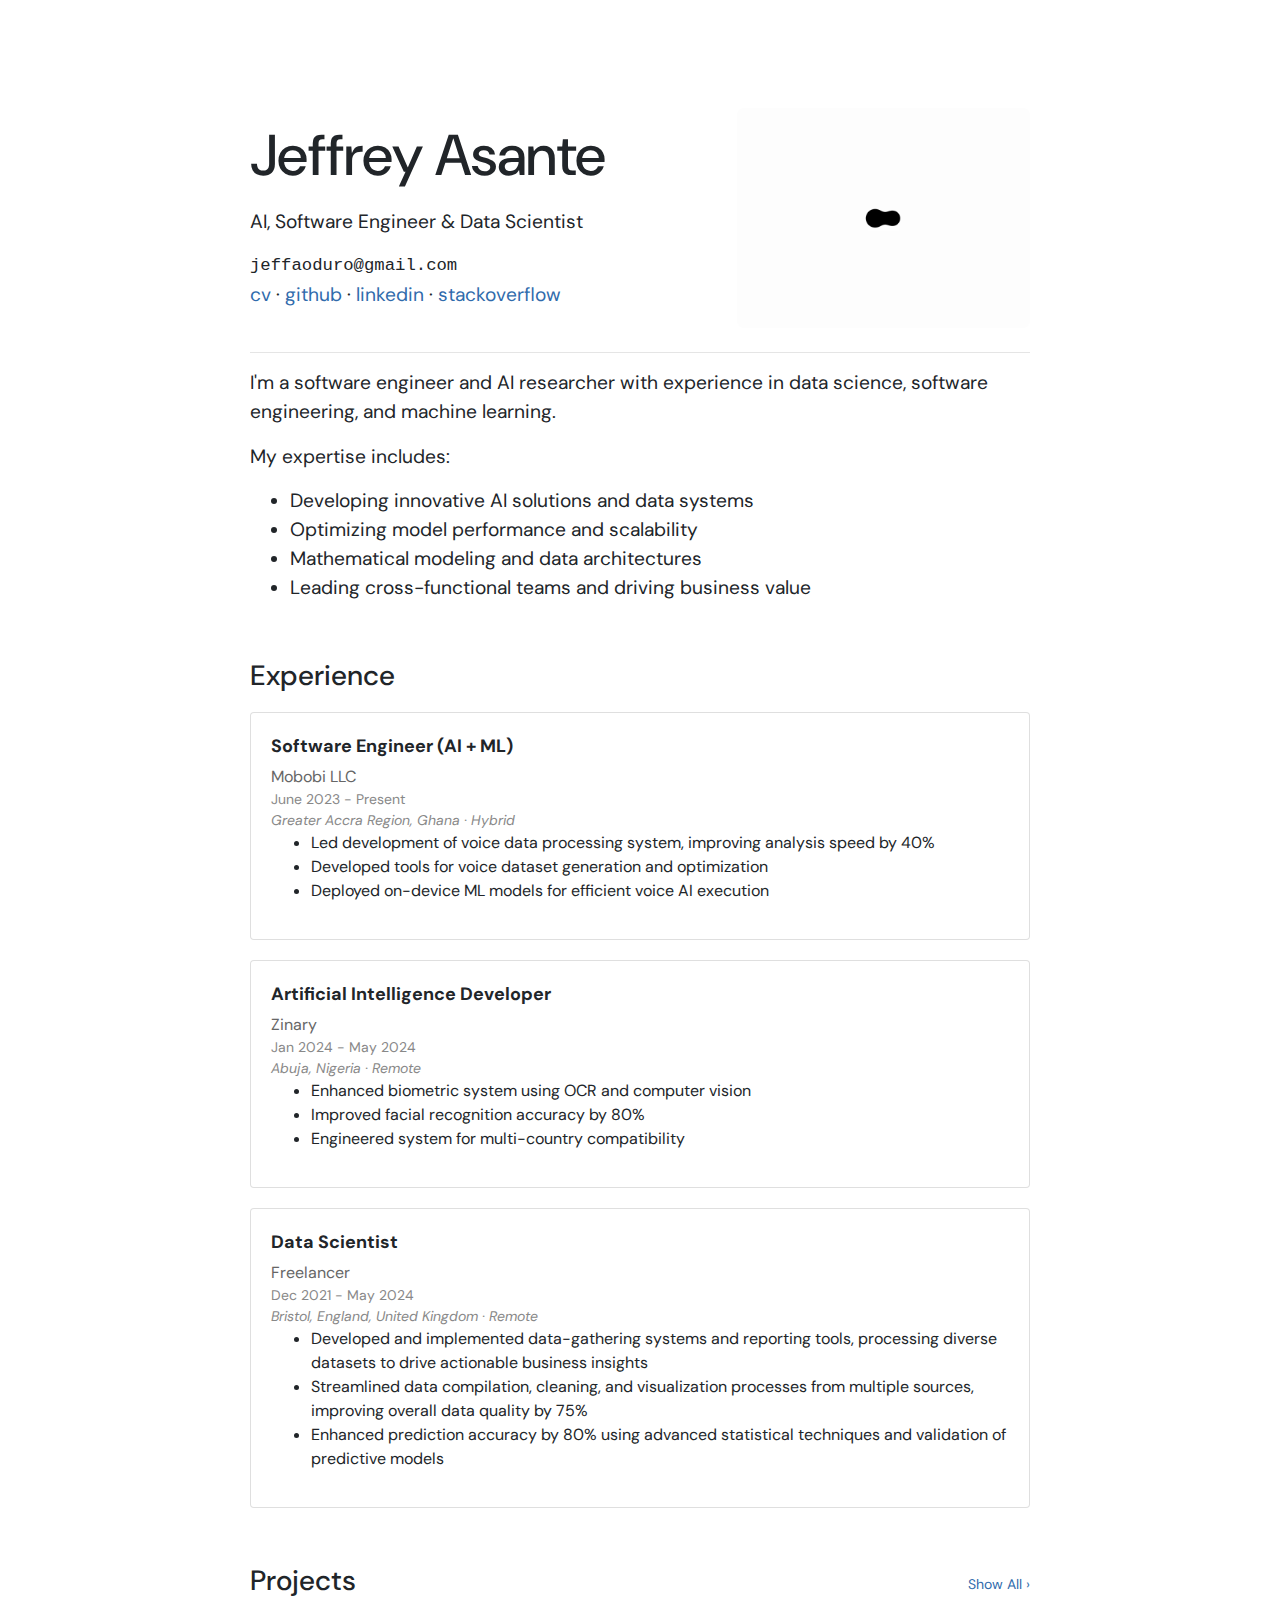
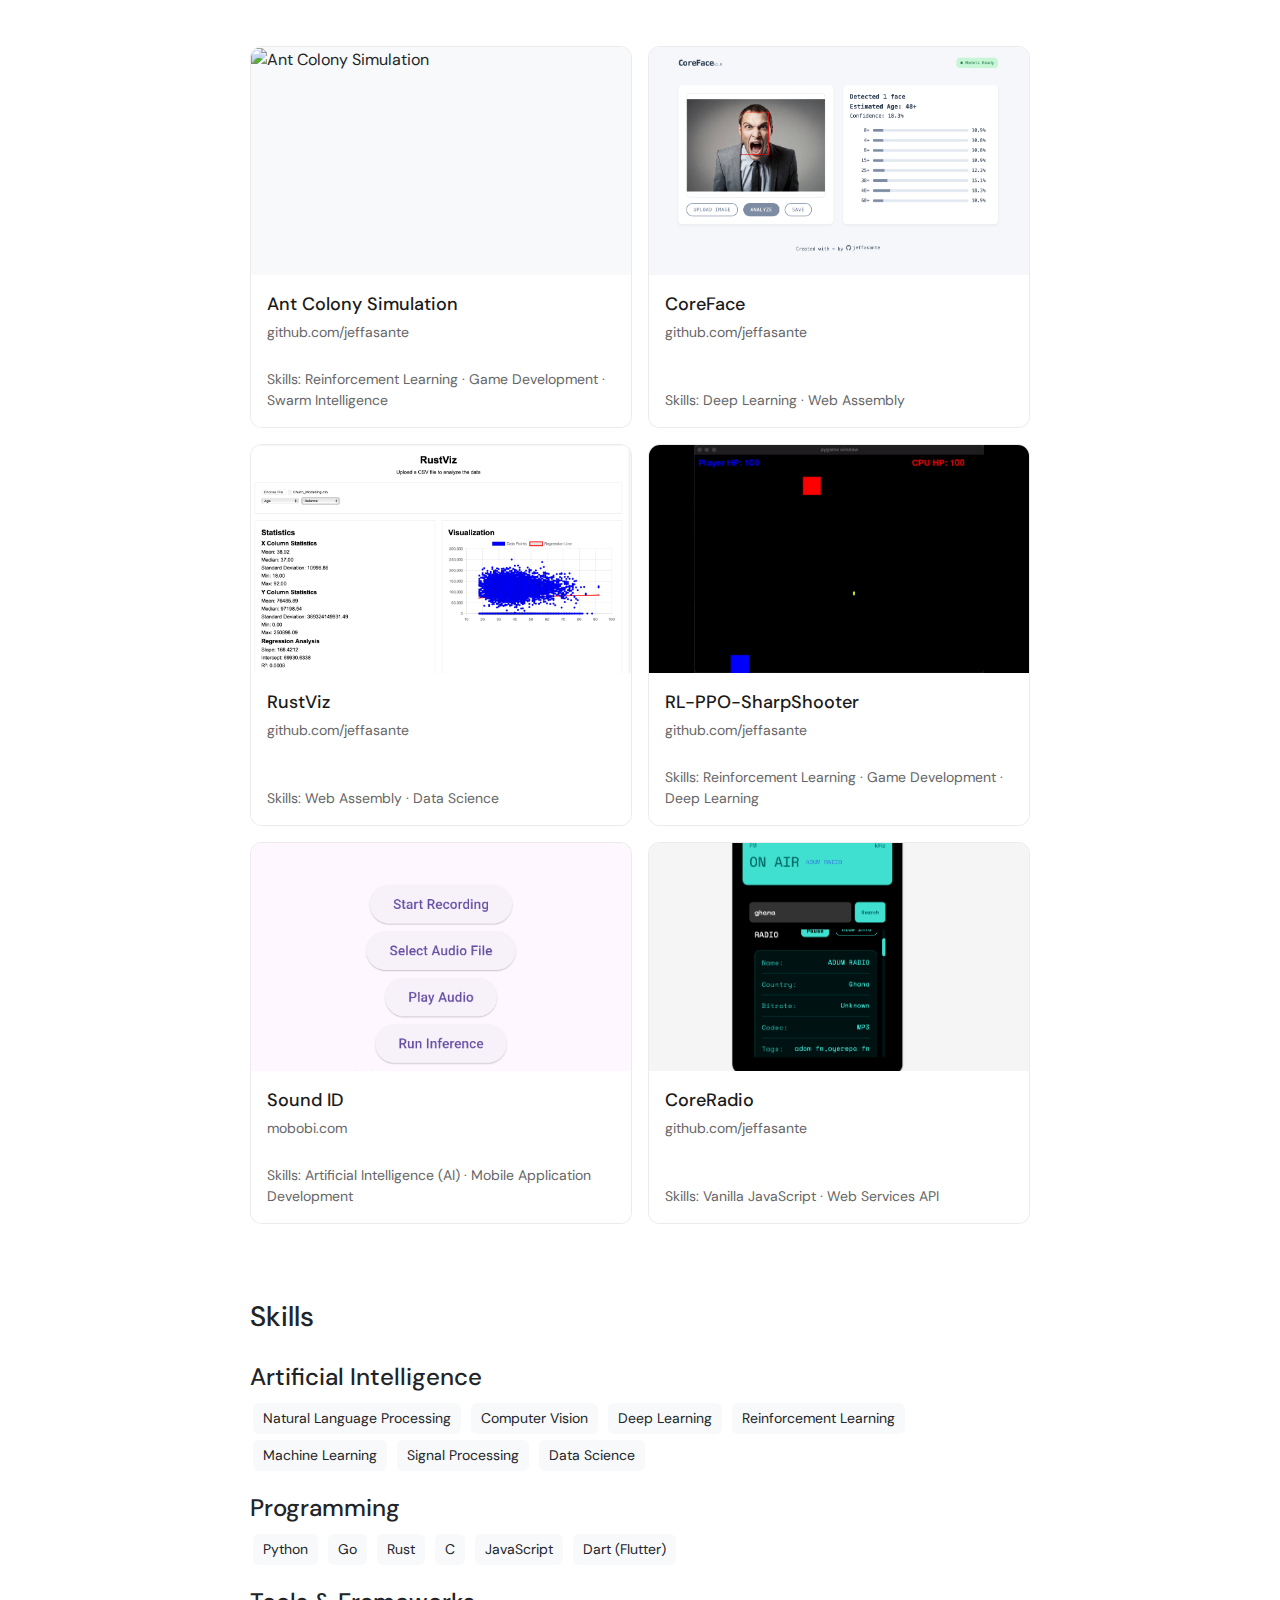
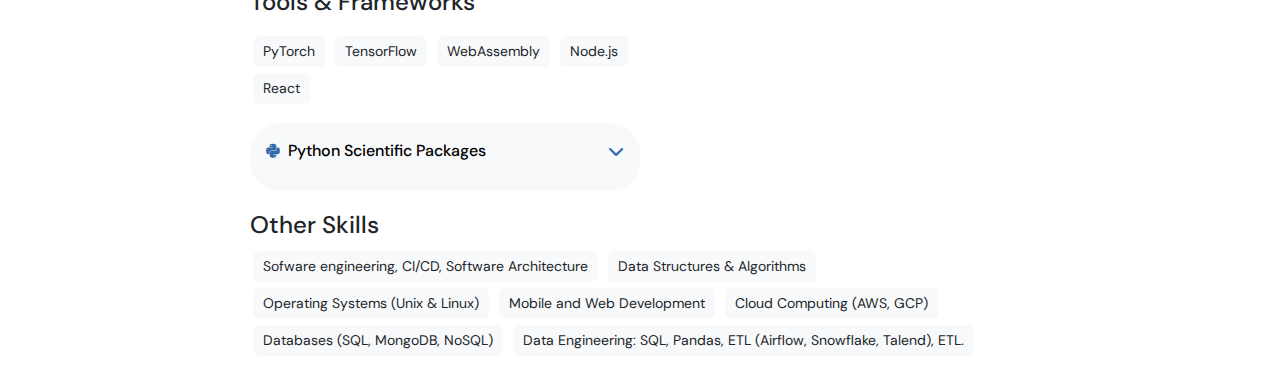
==== commit 3d25524b: "made some few changes" ====
--- a/index.html
+++ b/index.html
@@ -521,7 +521,7 @@
             <div class="card">
                 <div class="experience-title">Software Engineer (AI + ML)</div>
                 <div class="experience-company">Mobobi LLC</div>
-                <div class="experience-date">Sep 2024 - Present</div>
+                <div class="experience-date">June 2023 - Present</div>
                 <div class="experience-location">Greater Accra Region, Ghana · Hybrid</div>
                 <ul>
                     <li>Led development of voice data processing system, improving analysis speed by 40%</li>
@@ -817,11 +817,13 @@
             <div class="skill-group">
                 <h4>Other Skills</h4>
                 <div>
+                    <span class="skill-tag">Sofware engineering, CI/CD, Software Architecture</span>
                     <span class="skill-tag">Data Structures & Algorithms</span>
                     <span class="skill-tag">Operating Systems (Unix & Linux)</span>
                     <span class="skill-tag">Mobile and Web Development</span>
                     <span class="skill-tag">Cloud Computing (AWS, GCP)</span>
                     <span class="skill-tag">Databases (SQL, MongoDB, NoSQL)</span>
+                    <span class="skill-tag">Data Engineering: SQL, Pandas, ETL (Airflow, Snowflake, Talend), ETL.</span>
                 </div>
             </div>
         </div>
@@ -895,4 +897,5 @@
     </script>
 </body>
 
-</html>+</html>
+
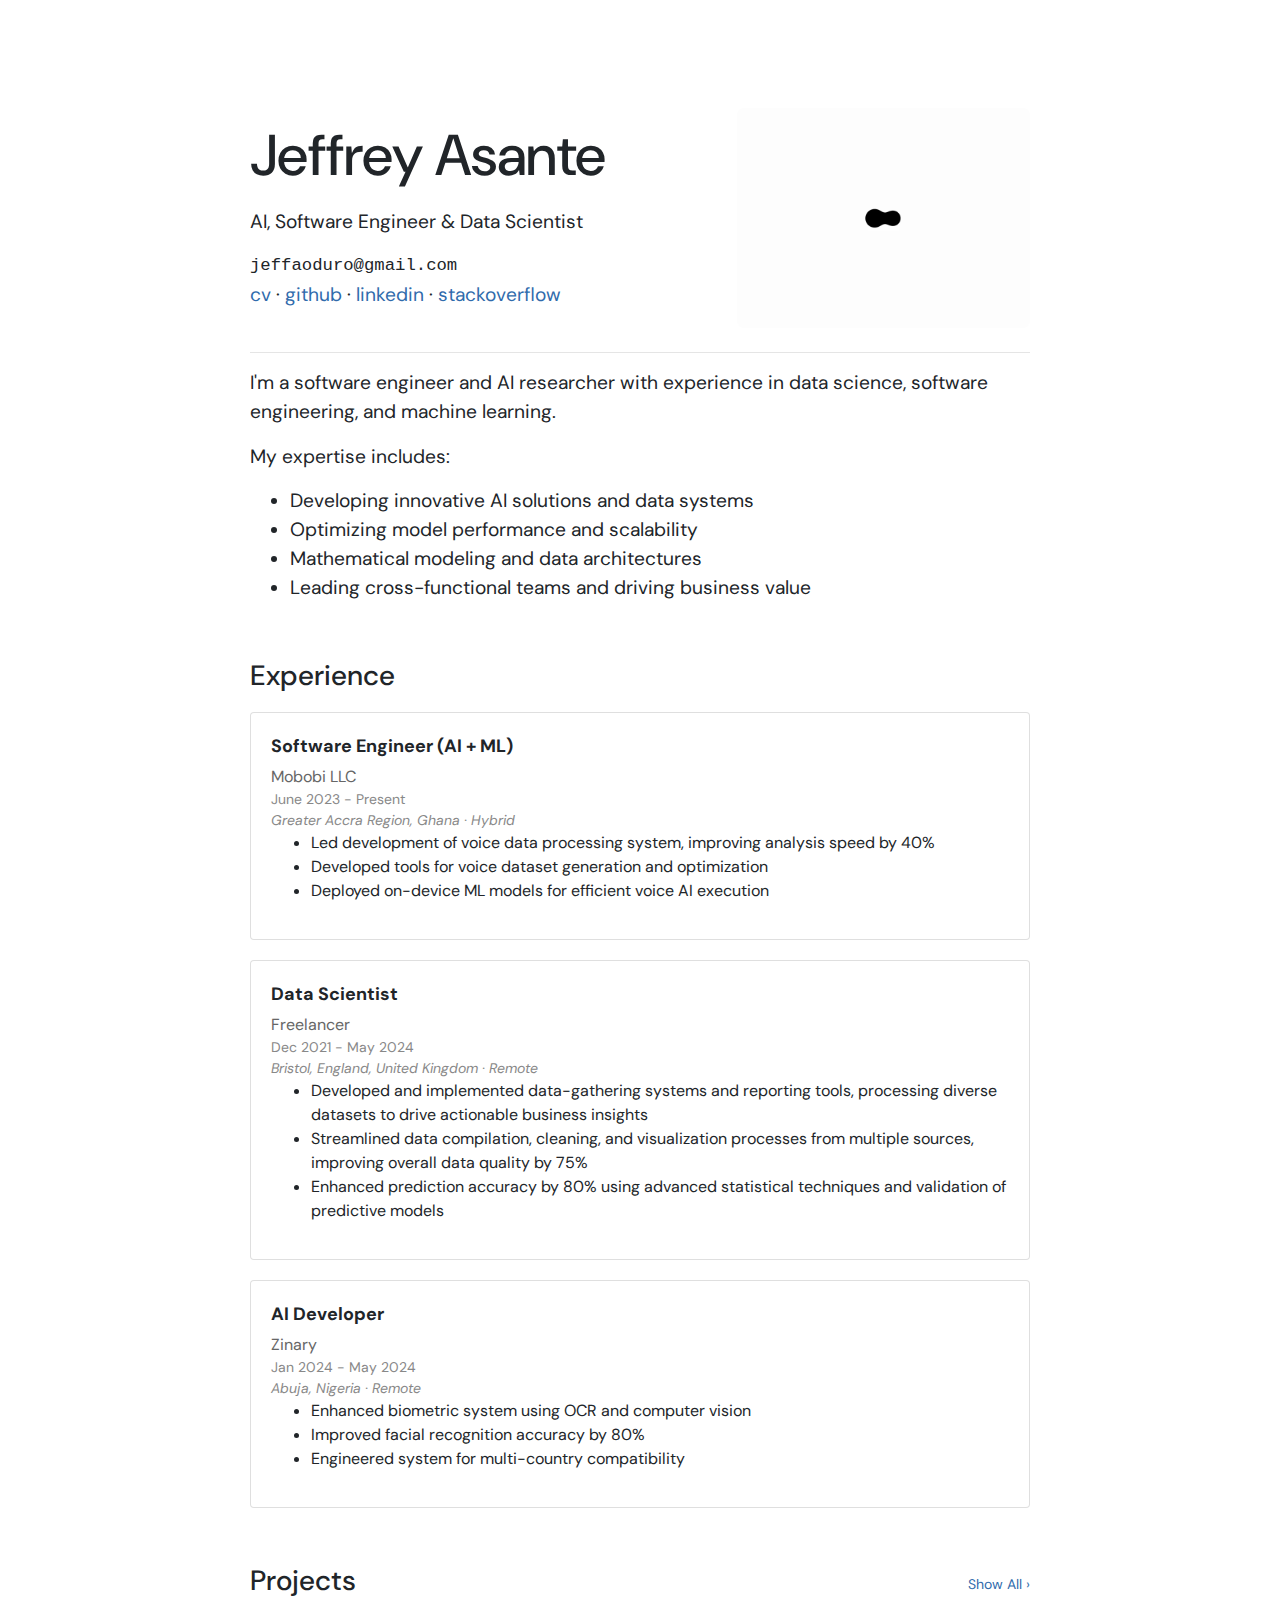
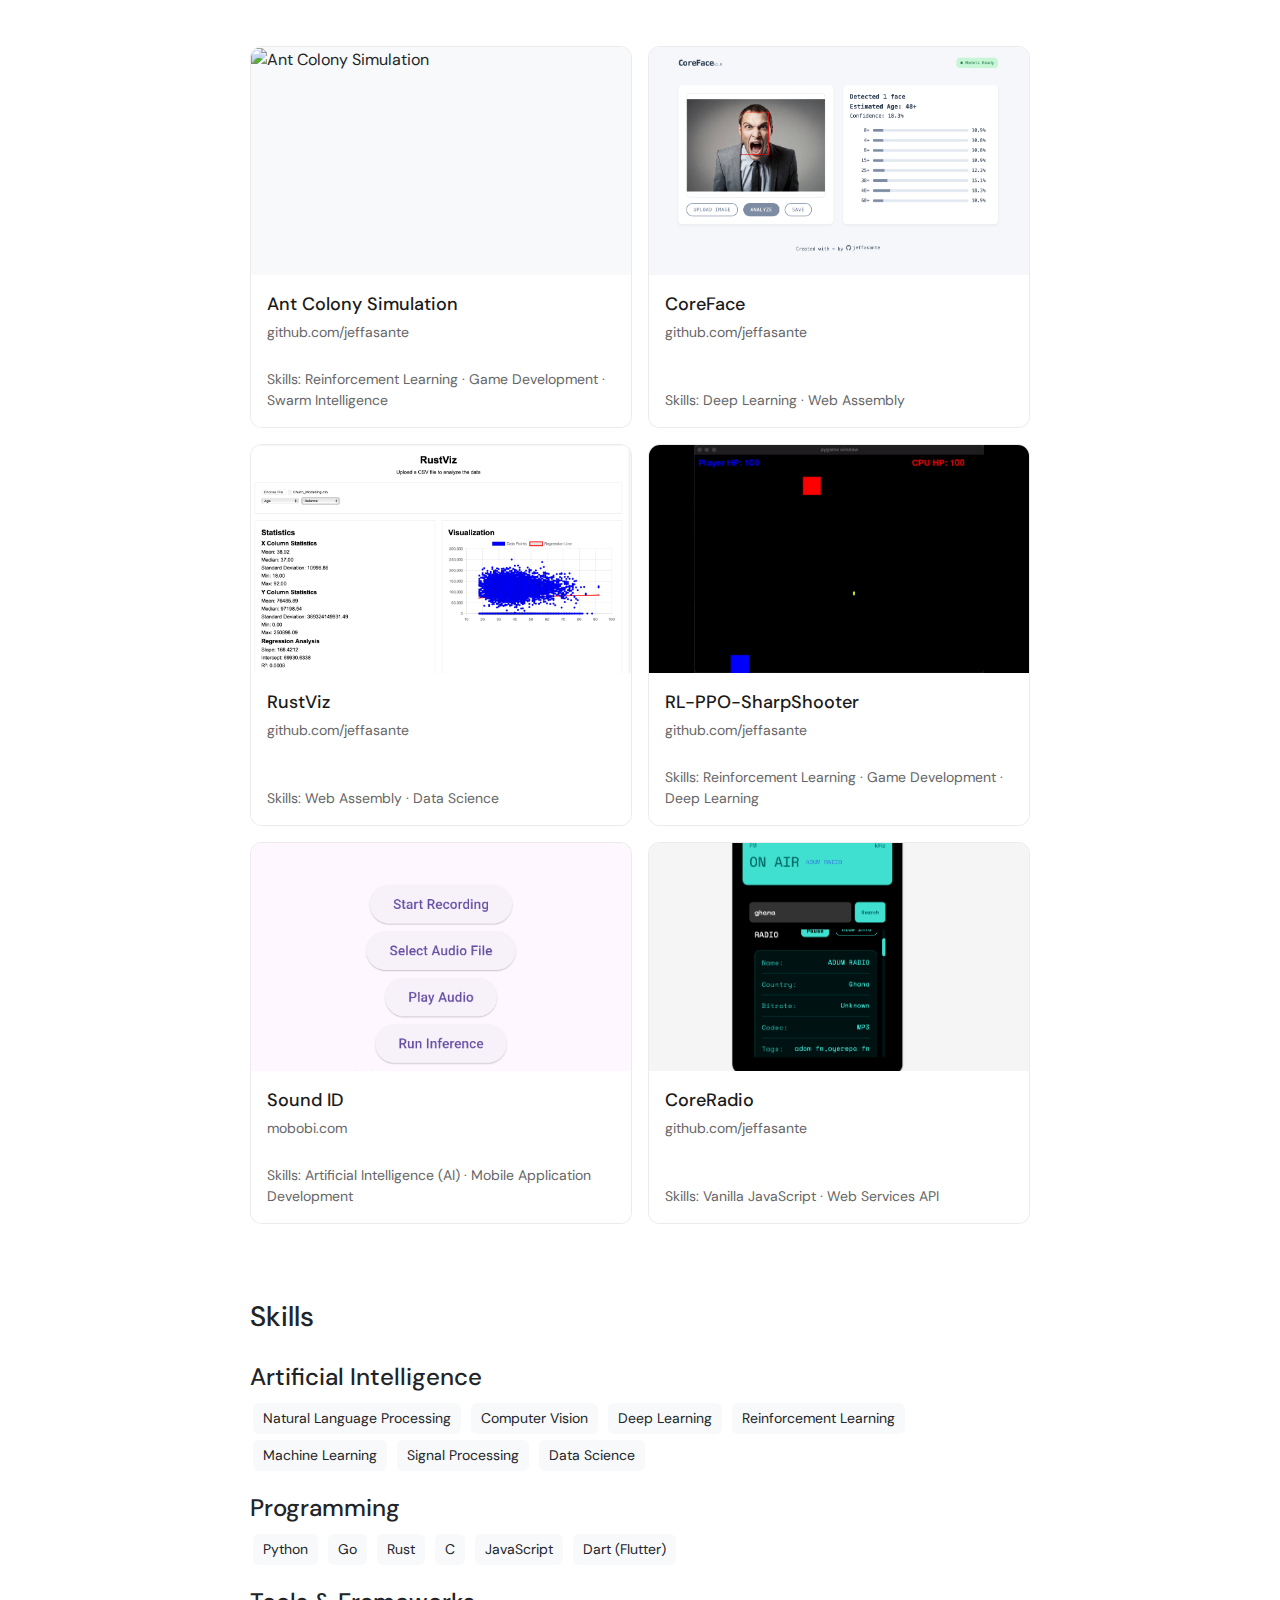
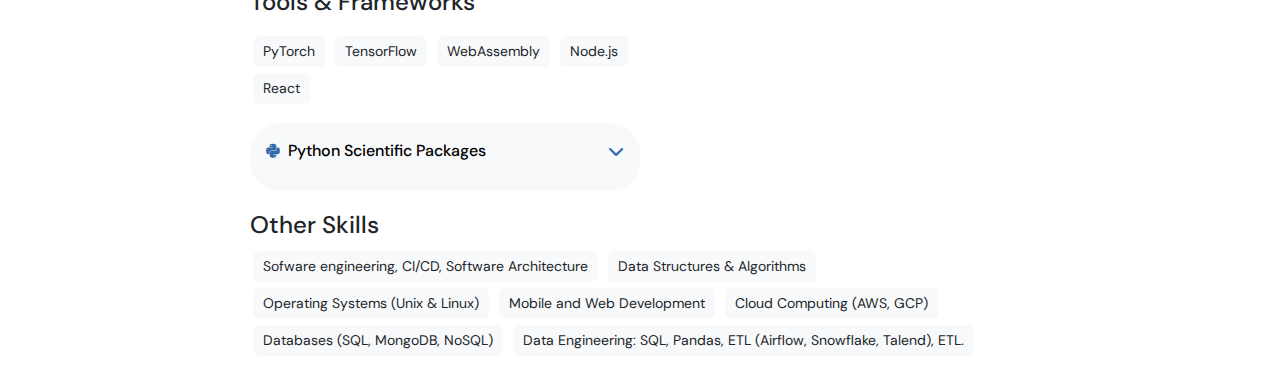
==== commit dbcc3f1b: "updated bio" ====
--- a/index.html
+++ b/index.html
@@ -398,64 +398,64 @@
         }
 
         /* Responsive Design */
-@media screen and (max-width: 1024px) {
-    .tools-frameworks {
-        width: 70%;
-    }
-}
-
-@media screen and (max-width: 768px) {
-    .tools-frameworks {
-        width: 100%;
-    }
-
-    .scientific-packages {
-        padding: 0.75rem;
-        border-radius: 20px;
-    }
-
-    .framework-tags {
-        gap: 0.25rem;
-    }
-
-    .skill-tag {
-        font-size: 0.9em;
-        padding: 4px 8px;
-    }
-
-    .package-list {
-        padding-left: 0.5rem;
-    }
-
-    .package-list li {
-        gap: 0.5rem;
-        font-size: 0.95em;
-    }
-}
-
-@media screen and (max-width: 480px) {
-    .scientific-packages {
-        padding: 0.5rem;
-        border-radius: 15px;
-    }
-
-    .header-content span {
-        font-size: 0.95em;
-    }
-
-    .package-list li {
-        font-size: 0.9em;
-    }
-
-    .framework-tags {
-        justify-content: flex-start;
-    }
-
-    .skill-tag {
-        font-size: 0.85em;
-        padding: 3px 6px;
-    }
-}
+        @media screen and (max-width: 1024px) {
+            .tools-frameworks {
+                width: 70%;
+            }
+        }
+
+        @media screen and (max-width: 768px) {
+            .tools-frameworks {
+                width: 100%;
+            }
+
+            .scientific-packages {
+                padding: 0.75rem;
+                border-radius: 20px;
+            }
+
+            .framework-tags {
+                gap: 0.25rem;
+            }
+
+            .skill-tag {
+                font-size: 0.9em;
+                padding: 4px 8px;
+            }
+
+            .package-list {
+                padding-left: 0.5rem;
+            }
+
+            .package-list li {
+                gap: 0.5rem;
+                font-size: 0.95em;
+            }
+        }
+
+        @media screen and (max-width: 480px) {
+            .scientific-packages {
+                padding: 0.5rem;
+                border-radius: 15px;
+            }
+
+            .header-content span {
+                font-size: 0.95em;
+            }
+
+            .package-list li {
+                font-size: 0.9em;
+            }
+
+            .framework-tags {
+                justify-content: flex-start;
+            }
+
+            .skill-tag {
+                font-size: 0.85em;
+                padding: 3px 6px;
+            }
+        }
     </style>
 </head>
 
@@ -530,17 +530,6 @@
                 </ul>
             </div>
 
-            <div class="card">
-                <div class="experience-title">Artificial Intelligence Developer</div>
-                <div class="experience-company">Zinary</div>
-                <div class="experience-date">Jan 2024 - May 2024</div>
-                <div class="experience-location">Abuja, Nigeria · Remote</div>
-                <ul>
-                    <li>Enhanced biometric system using OCR and computer vision</li>
-                    <li>Improved facial recognition accuracy by 80%</li>
-                    <li>Engineered system for multi-country compatibility</li>
-                </ul>
-            </div>
 
             <div class="card">
                 <div class="experience-title">Data Scientist</div>
@@ -557,13 +546,27 @@
                 </ul>
             </div>
 
+            <div class="card">
+                <div class="experience-title">AI Developer</div>
+                <div class="experience-company">Zinary</div>
+                <div class="experience-date">Jan 2024 - May 2024</div>
+                <div class="experience-location">Abuja, Nigeria · Remote</div>
+                <ul>
+                    <li>Enhanced biometric system using OCR and computer vision</li>
+                    <li>Improved facial recognition accuracy by 80%</li>
+                    <li>Engineered system for multi-country compatibility</li>
+                </ul>
+            </div>
+
+
             <div style="margin-top: 3.5rem;"></div>
 
 
             <div class="col-sm-offset-2">
                 <div class="section-header">
                     <h3>Projects</h3>
-                    <a href="https://www.linkedin.com/in/jeffrey-asante-a69440231/details/projects/?profileId=ACoAADnoSfEBue8GP7WhaIWibRIhw40EwIg_cKQ" class="show-all">Show All ›</a>
+                    <a href="https://www.linkedin.com/in/jeffrey-asante-a69440231/details/projects/?profileId=ACoAADnoSfEBue8GP7WhaIWibRIhw40EwIg_cKQ"
+                        class="show-all">Show All ›</a>
                 </div>
 
                 <div class="projects-grid">
@@ -897,5 +900,4 @@
     </script>
 </body>
 
-</html>
-
+</html>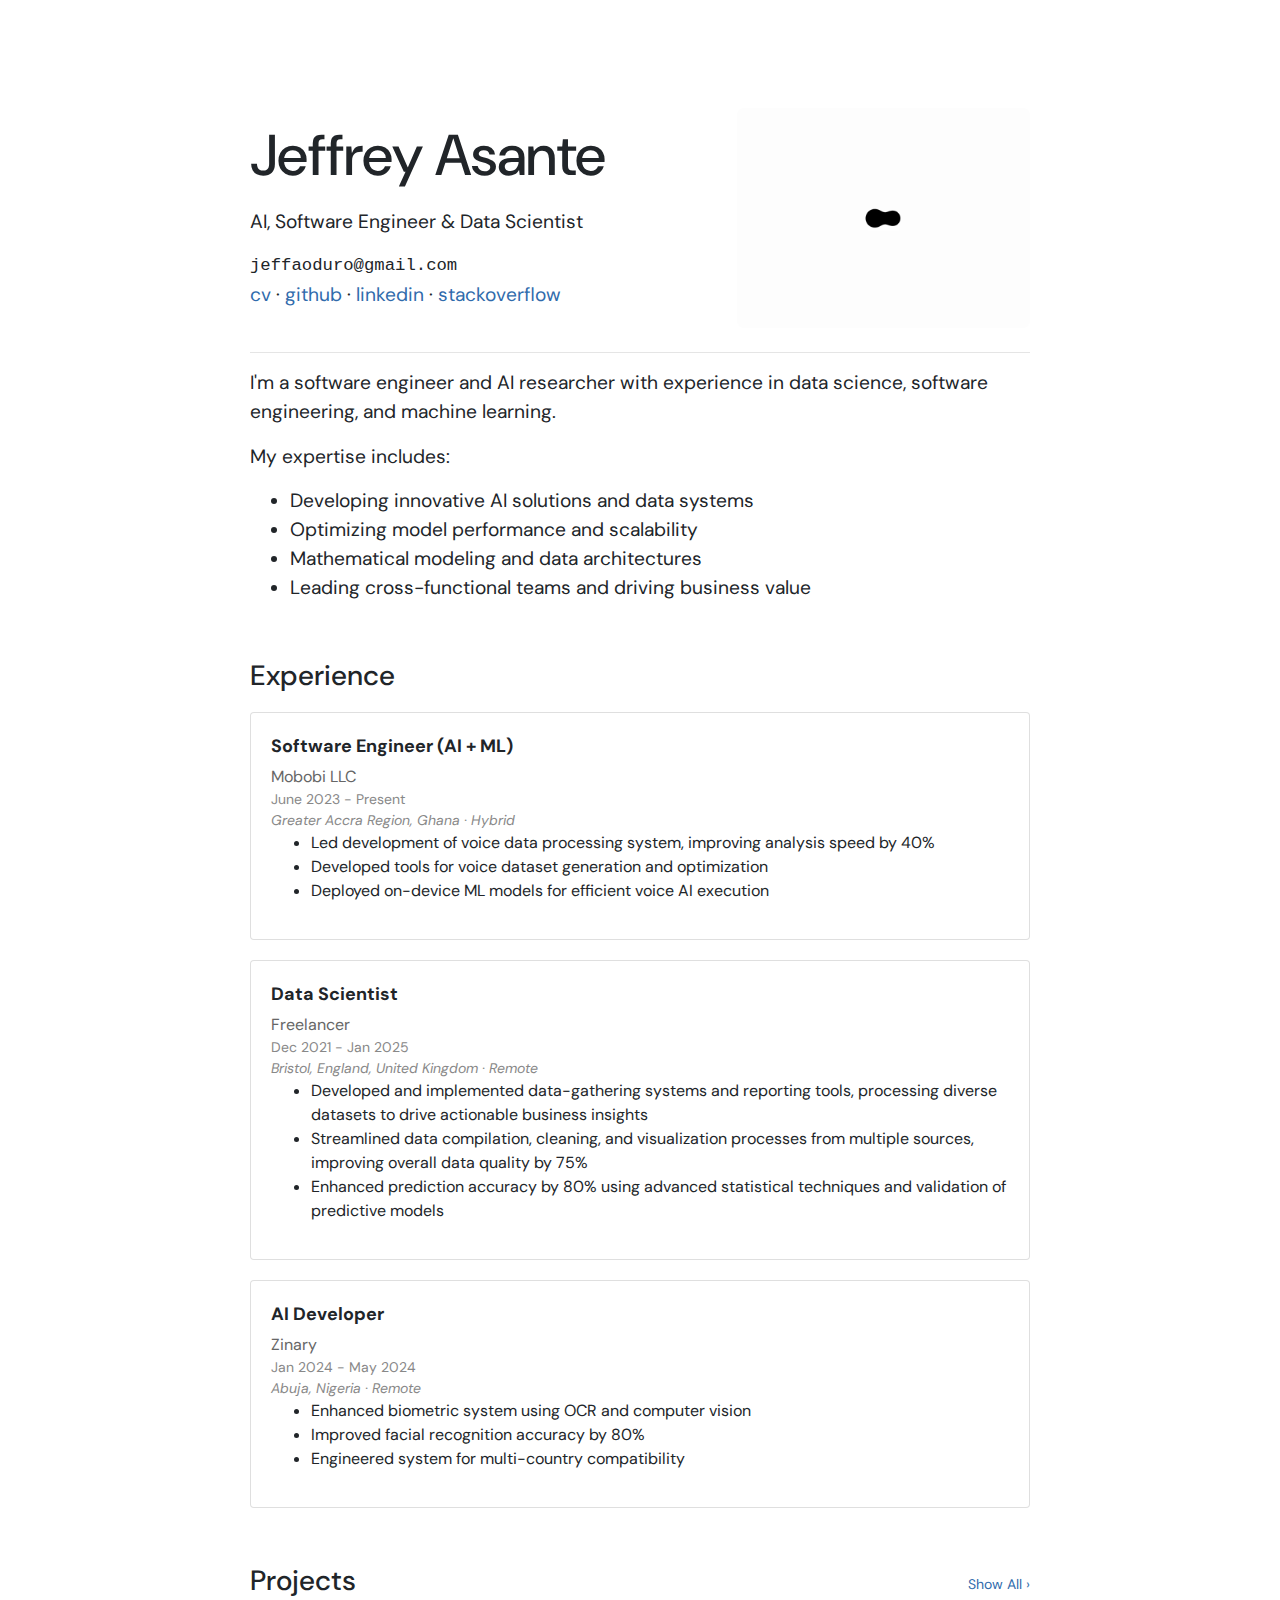
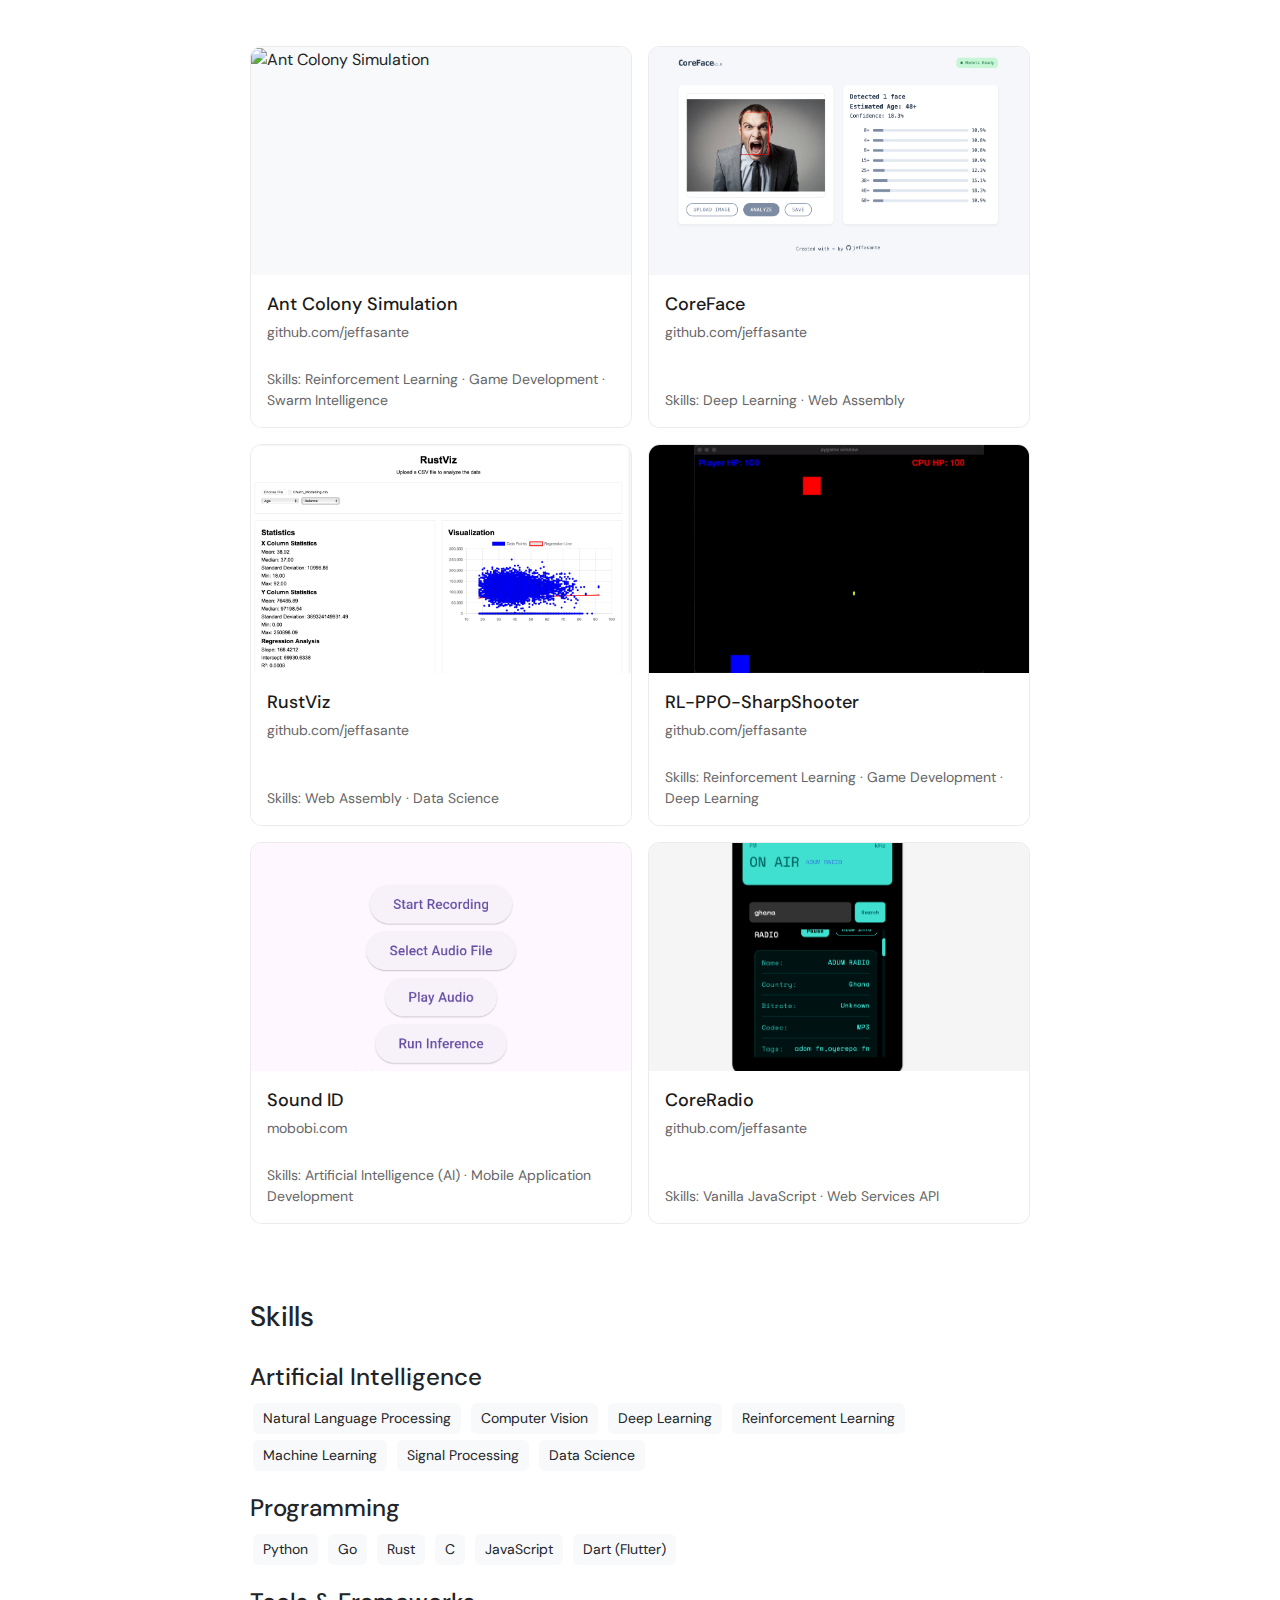
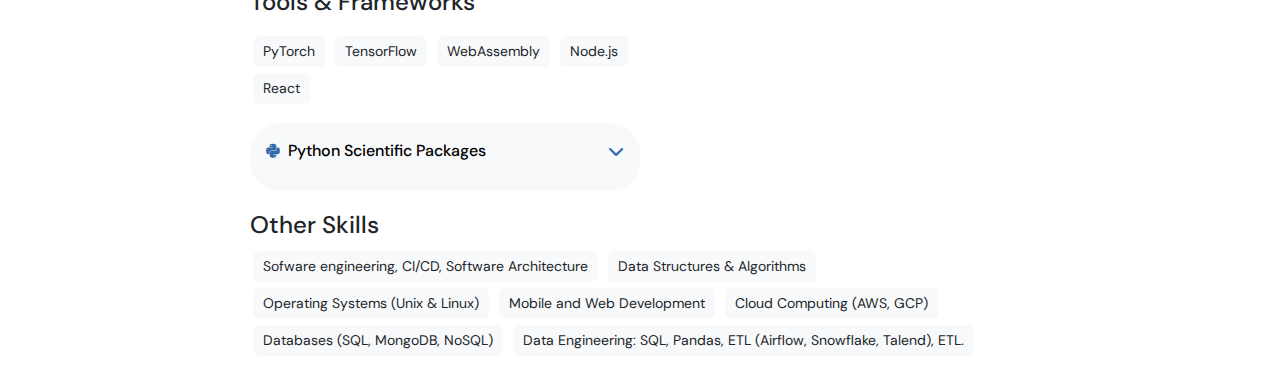
==== commit b035d1d2: "updated bio" ====
--- a/index.html
+++ b/index.html
@@ -464,6 +464,7 @@
         <div class="row">
             <div class="col-sm-offset-5 col-sm-8">
                 <div id="name">
+                    <!-- <div class="semiboldtext">Jeffrey Oduro Asante</div> -->
                     <div class="semiboldtext">Jeffrey Asante</div>
                 </div>
                 <div id="title" style="margin-top: 1.5rem; ">
@@ -534,7 +535,7 @@
             <div class="card">
                 <div class="experience-title">Data Scientist</div>
                 <div class="experience-company">Freelancer</div>
-                <div class="experience-date">Dec 2021 - May 2024</div>
+                <div class="experience-date">Dec 2021 - Jan 2025</div>
                 <div class="experience-location">Bristol, England, United Kingdom · Remote</div>
                 <ul>
                     <li>Developed and implemented data-gathering systems and reporting tools, processing diverse
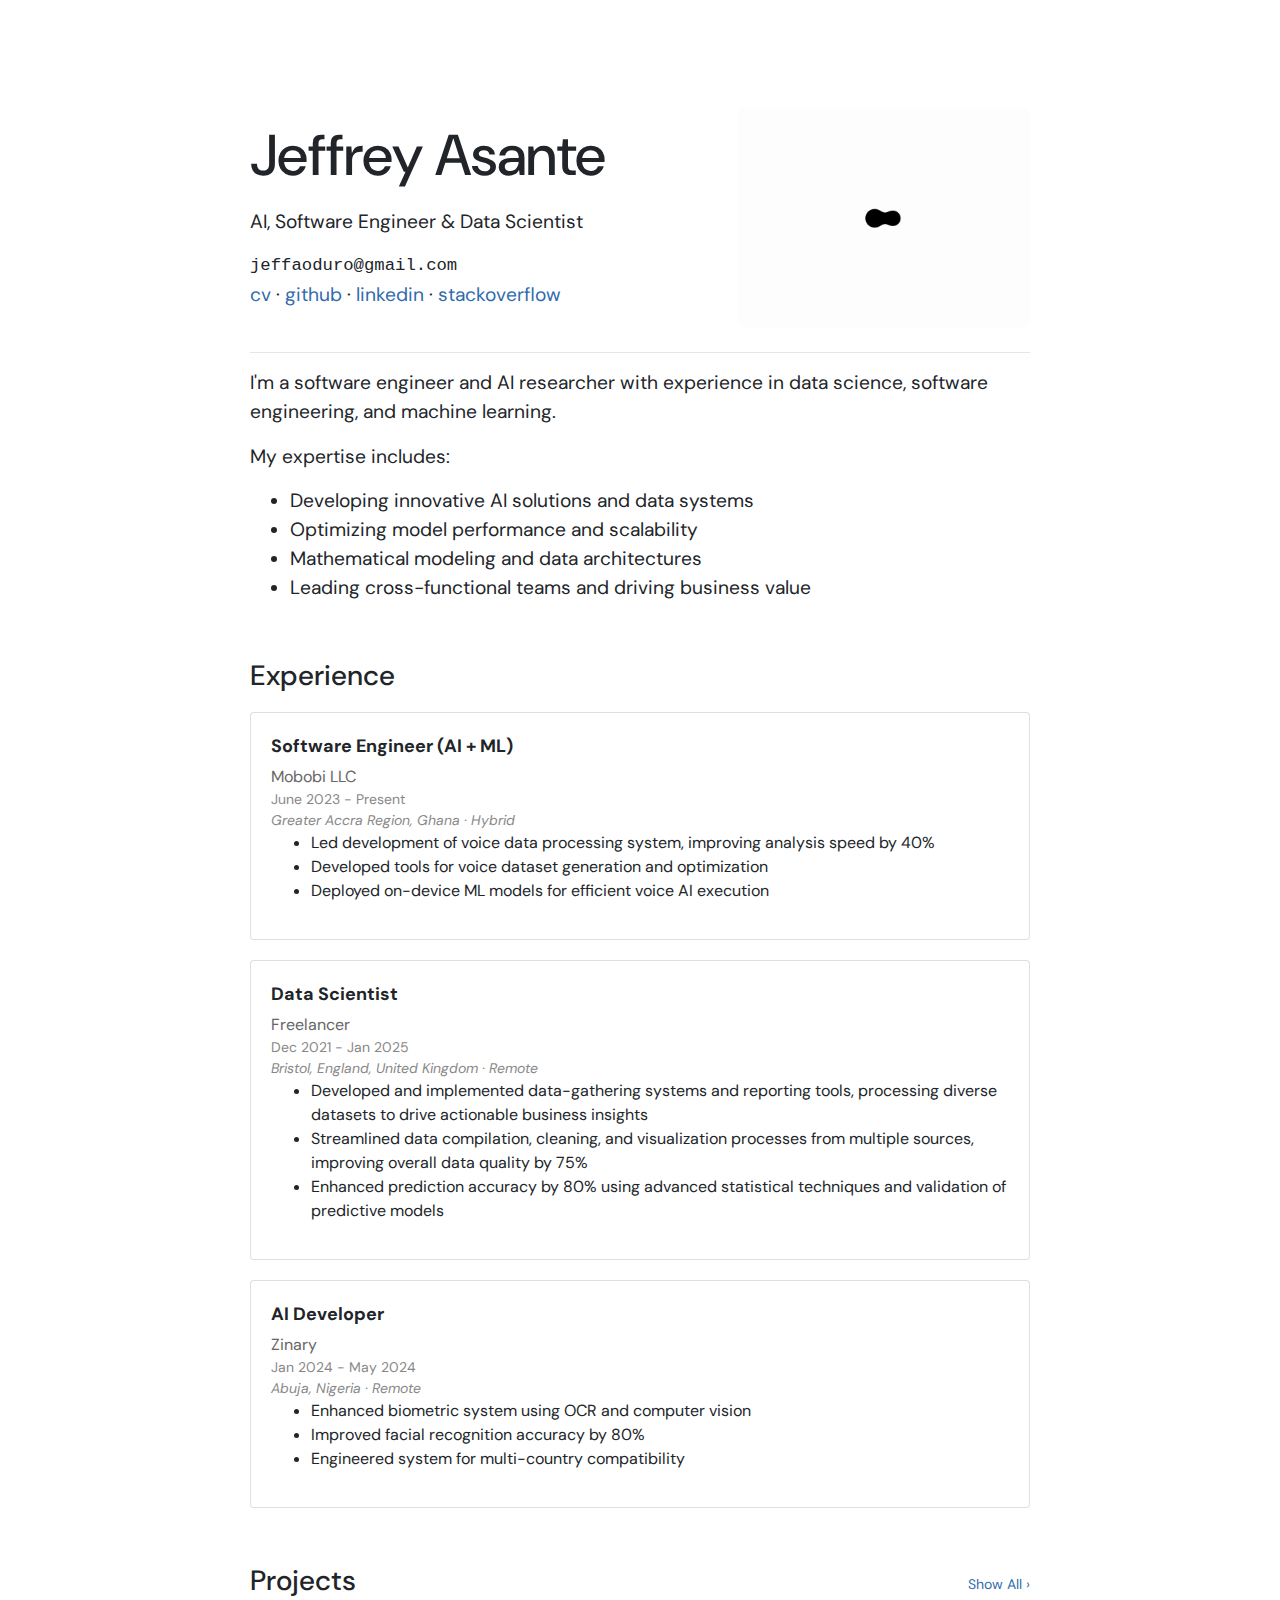
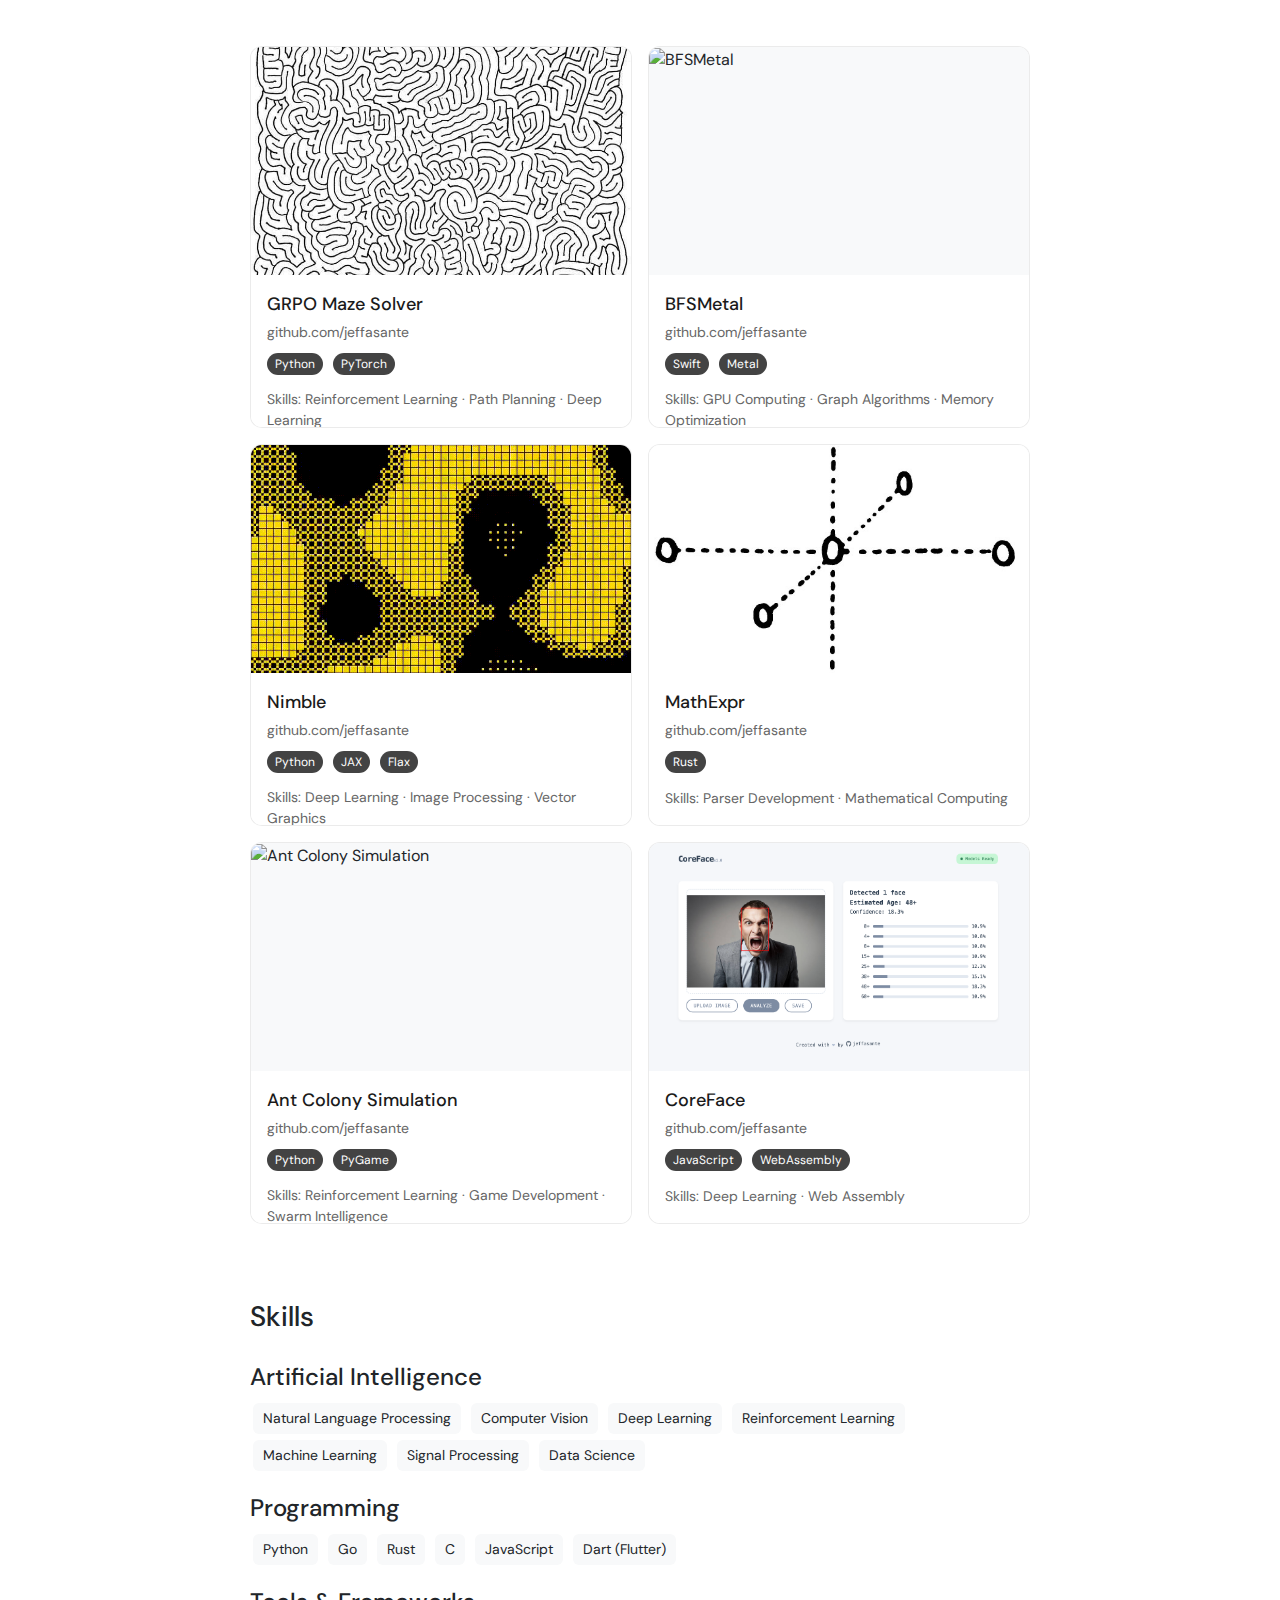
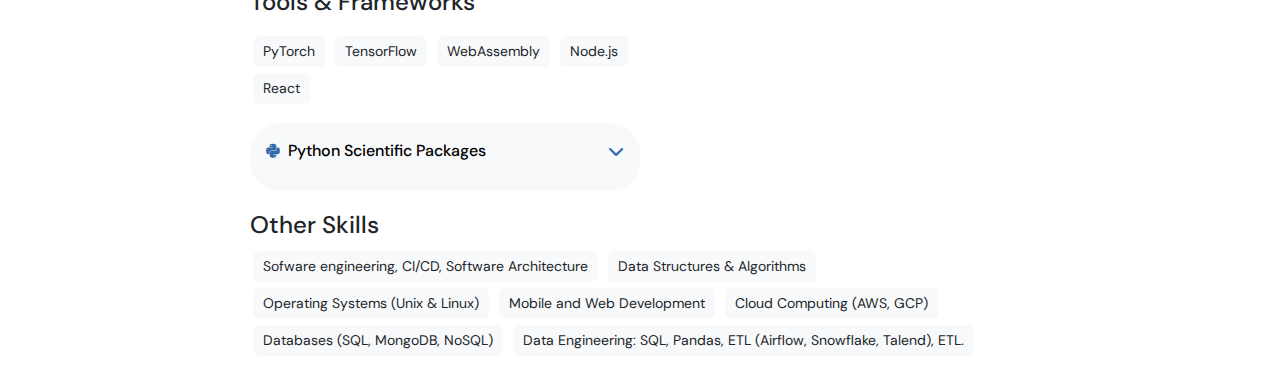
==== commit 92b5fce8: "feat(projects): update project showcase and enhance language tags" ====
--- a/index.html
+++ b/index.html
@@ -6,457 +6,14 @@
     <meta charset="utf-8" />
     <meta name=viewport content="width=device-width, initial-scale=1">
     <!-- <link rel="icon" type="image/x-icon" href="assets/favicon_io/favicon.ico"> -->
+    <link rel="stylesheet" href="styles.css">
     <link rel="stylesheet" href="https://stackpath.bootstrapcdn.com/bootstrap/4.5.2/css/bootstrap.min.css">
     <link href="https://fonts.googleapis.com/css2?family=DM+Sans:wght@400;700&display=swap" rel="stylesheet">
     <link rel="stylesheet" href="https://cdnjs.cloudflare.com/ajax/libs/font-awesome/6.4.0/css/all.min.css">
     <link rel="stylesheet" href="https://cdnjs.cloudflare.com/ajax/libs/font-awesome/6.2.1/css/all.min.css"
         integrity="sha512-MV7K8+y+gLIBoVD59lQIYicR65iaqukzvf/nwasF0nqhPay5w/9lJmVM2hMDcnK1OnMGCdVK+iQrJ7lzPJQd1w=="
         crossorigin="anonymous" referrerpolicy="no-referrer" />
-    <style type="text/css">
-        body {
-            font-family: 'DM Sans', sans-serif !important;
-        }
-
-        a:link,
-        a:hover,
-        a:visited,
-        a:active {
-            color: #306BAC !important;
-        }
-
-        .nodecor:link,
-        .nodecor:hover,
-        .nodecor:visited,
-        .nodecor:active {
-            color: #333 !important;
-            text-decoration: none;
-        }
-
-        .boldtext {
-            font-weight: 700 !important;
-        }
-
-        .semiboldtext {
-            font-weight: 500 !important;
-        }
-
-        #name {
-            font-size: 3.6em;
-            line-height: 1em;
-            margin-top: .5em;
-            margin-bottom: .2em;
-        }
-
-        #title {
-            font-size: 1.2em;
-        }
-
-        #email {
-            font-family: Menlo, Monaco, Consolas, "Courier New", monospace;
-            font-size: .9em;
-            margin-top: 2px;
-            margin-bottom: 2px;
-        }
-
-        #overview {
-            font-size: 1.2em;
-        }
-
-        .content {
-            margin: auto;
-            max-width: 800px;
-            padding: 10px;
-        }
-
-        .card {
-            background-color: white;
-            padding: 20px;
-            margin-top: 20px;
-            border: 1px solid rgba(0, 0, 0, .125);
-        }
-
-        .experience-title {
-            font-size: 18px;
-            font-weight: bold;
-            margin-bottom: 5px;
-        }
-
-        .experience-company {
-            font-size: 16px;
-            color: #666;
-        }
-
-        .experience-date {
-            font-size: 14px;
-            color: #888;
-        }
-
-        .experience-location {
-            font-size: 14px;
-            color: #888;
-            font-style: italic;
-        }
-
-        .skills-section {
-            margin-top: 30px;
-        }
-
-        .skill-group {
-            margin-bottom: 20px;
-        }
-
-        .skill-tag {
-            display: inline-block;
-            /* background: #f5f5f5; */
-            /* background: #dadada; */
-            background: #f8f9fa;
-            padding: 5px 10px;
-            margin: 3px;
-            border-radius: 6px;
-            /* border-radius: 3px; */
-            font-size: 14px;
-        }
-
-        .project-skills {
-            font-size: 14px;
-            color: #666;
-            margin-top: 10px;
-        }
-
-        .social-links {
-            margin-top: 10px;
-        }
-
-        .social-links a {
-            margin-right: 15px;
-            font-size: 1.2em;
-        }
-
-
-        .projects-grid {
-            display: grid;
-            grid-template-columns: repeat(auto-fill, minmax(250px, 1fr));
-            gap: 16px;
-            padding: 20px 0;
-        }
-
-        .project-card {
-            background: #ffffff;
-            border-radius: 12px;
-            overflow: hidden;
-            aspect-ratio: 1;
-            position: relative;
-            border: 1px solid rgba(0, 0, 0, 0.08);
-            transition: all 0.3s ease;
-        }
-
-        .project-card:hover {
-            transform: translateY(-2px);
-        }
-
-        .project-image-container {
-            width: 100%;
-            height: 60%;
-            overflow: hidden;
-            background: #f8f9fa;
-            position: relative;
-        }
-
-        .project-image {
-            width: 100%;
-            height: 100%;
-            object-fit: cover;
-            transition: transform 0.3s ease;
-        }
-
-        .project-card:hover .project-image {
-            transform: scale(1.05);
-        }
-
-        .project-content {
-            padding: 16px;
-            background: #ffffff;
-            height: 40%;
-            display: flex;
-            flex-direction: column;
-            justify-content: space-between;
-        }
-
-        .project-title {
-            font-size: 18px;
-            font-weight: 500;
-            color: #1a1a1a;
-            margin-bottom: 4px;
-        }
-
-        .project-url {
-            font-size: 14px;
-            color: #666;
-        }
-
-        .project-meta {
-            font-size: 14px;
-            color: #888;
-            margin-top: auto;
-        }
-
-        .project-overlay {
-            position: absolute;
-            top: 0;
-            left: 0;
-            right: 0;
-            bottom: 0;
-            background: rgba(0, 0, 0, 0.85);
-            color: white;
-            padding: 20px;
-            opacity: 0;
-            transition: opacity 0.3s ease;
-            display: flex;
-            flex-direction: column;
-            justify-content: space-between;
-            pointer-events: none;
-        }
-
-        .project-card:hover .project-overlay {
-            opacity: 1;
-        }
-
-        .project-card:hover .project-overlay,
-        .project-card.active .project-overlay {
-            opacity: 1;
-            pointer-events: auto;
-            /* Re-enable pointer events when visible */
-        }
-
-        /* Ensure touch devices show the overlay properly */
-        @media (hover: none) {
-            .project-card .project-overlay {
-                background: rgba(0, 0, 0, 0.9);
-            }
-
-            .project-card.active .project-overlay {
-                opacity: 1;
-                pointer-events: auto;
-            }
-        }
-
-
-        .project-description {
-            font-size: 14px;
-            line-height: 1.5;
-            margin-bottom: 15px;
-        }
-
-        .project-links {
-            display: flex;
-            gap: 12px;
-        }
-
-        .project-links a {
-            color: white !important;
-            text-decoration: none;
-            font-size: 14px;
-            padding: 6px 12px;
-            border-radius: 6px;
-            background: rgba(255, 255, 255, 0.2);
-            transition: background 0.2s ease;
-
-            padding: 12px 20px;
-            margin: 5px 0;
-            display: inline-block;
-        }
-
-        .project-links a:hover {
-            background: rgba(255, 255, 255, 0.3);
-            color: rgb(255, 236, 114) !important;
-
-        }
-
-        .section-header {
-            display: flex;
-            justify-content: space-between;
-            align-items: center;
-            margin-bottom: 20px;
-        }
-
-        .show-all {
-            color: #666;
-            text-decoration: none;
-            font-size: 14px;
-            display: flex;
-            align-items: center;
-            gap: 4px;
-        }
-
-        @media screen and (max-width: 768px) {
-            .profile-section {
-                display: flex;
-                flex-direction: column;
-                align-items: center;
-                text-align: center;
-            }
-
-            .profile-image {
-                /* float: none !important;
-                margin: 20px auto !important;
-                max-width: 180px;
-                height: auto !important; */
-                display: none;
-            }
-
-            #name {
-                font-size: 2.8em !important;
-            }
-
-            #title {
-                /* text-align: center; */
-            }
-        }
-
-        .profile-image {
-            border-radius: 8px;
-            object-fit: cover;
-        }
-
-        .tools-frameworks {
-            margin-top: 1rem;
-            width: 50%;
-
-        }
-
-        .framework-tags {
-            margin-bottom: 1rem;
-        }
-
-        .scientific-packages {
-            background: #f8f9fa;
-            border-radius: 6px;
-            padding: 1rem;
-            margin-top: 1rem;
-            border-radius: 30px;
-        }
-
-        .package-header {
-            width: 100%;
-            font-weight: 500;
-            margin-bottom: 0.75rem;
-            display: flex;
-            align-items: center;
-            justify-content: space-between;
-            background: none;
-            border: none;
-            padding: 0;
-            cursor: pointer;
-        }
-
-        .header-content {
-            display: flex;
-            align-items: center;
-            gap: 0.5rem;
-        }
-
-        .package-list {
-            list-style: none;
-            padding-left: 1rem;
-            margin: 0;
-            max-height: 500px;
-            /* Large enough to show all content */
-            transition: max-height 0.3s ease-out;
-            overflow: hidden;
-        }
-
-        .package-list.collapsed {
-            max-height: 0;
-            margin-top: 0;
-            margin-bottom: 0;
-        }
-
-        .package-list li {
-            margin: 0.5rem 0;
-            display: flex;
-            align-items: center;
-            gap: 0.75rem;
-        }
-
-        .package-list i {
-            width: 1.25rem;
-            text-align: center;
-            color: #666;
-        }
-
-        .package-header i {
-            color: #306BAC;
-        }
-
-        .arrow-icon {
-            transition: transform 0.3s ease;
-            color: #666;
-        }
-
-        .arrow-icon.rotated {
-            transform: rotate(180deg);
-        }
-
-        /* Responsive Design */
-        @media screen and (max-width: 1024px) {
-            .tools-frameworks {
-                width: 70%;
-            }
-        }
-
-        @media screen and (max-width: 768px) {
-            .tools-frameworks {
-                width: 100%;
-            }
-
-            .scientific-packages {
-                padding: 0.75rem;
-                border-radius: 20px;
-            }
-
-            .framework-tags {
-                gap: 0.25rem;
-            }
-
-            .skill-tag {
-                font-size: 0.9em;
-                padding: 4px 8px;
-            }
-
-            .package-list {
-                padding-left: 0.5rem;
-            }
-
-            .package-list li {
-                gap: 0.5rem;
-                font-size: 0.95em;
-            }
-        }
-
-        @media screen and (max-width: 480px) {
-            .scientific-packages {
-                padding: 0.5rem;
-                border-radius: 15px;
-            }
-
-            .header-content span {
-                font-size: 0.95em;
-            }
-
-            .package-list li {
-                font-size: 0.9em;
-            }
-
-            .framework-tags {
-                justify-content: flex-start;
-            }
-
-            .skill-tag {
-                font-size: 0.85em;
-                padding: 3px 6px;
-            }
-        }
-    </style>
+
 </head>
 
 <body>
@@ -566,20 +123,140 @@
             <div class="col-sm-offset-2">
                 <div class="section-header">
                     <h3>Projects</h3>
-                    <a href="https://www.linkedin.com/in/jeffrey-asante-a69440231/details/projects/?profileId=ACoAADnoSfEBue8GP7WhaIWibRIhw40EwIg_cKQ"
-                        class="show-all">Show All ›</a>
+                    <!-- <a href="https://www.linkedin.com/in/jeffrey-asante-a69440231/details/projects/?profileId=ACoAADnoSfEBue8GP7WhaIWibRIhw40EwIg_cKQ" -->
+                    <a href="https://github.com/jeffasante?tab=repositories"
+                       target="_blank" class="show-all">Show All ›</a>
                 </div>
 
                 <div class="projects-grid">
-                    <div class="project-card">
-                        <div class="project-image-container">
-                            <img src="assets/projects/ant-colony/ant-colony.gif" alt="Ant Colony Simulation"
-                                class="project-image">
+                
+
+                      
+                    <div class="project-card">
+                        <div class="project-image-container">
+                            <img src="assets/projects/maze.JPG" alt="GRPO Maze Solver" class="project-image">
+                        </div>
+                        <div class="project-content">
+                            <div>
+                                <div class="project-title">GRPO Maze Solver</div>
+                                <div class="project-url">github.com/jeffasante</div>
+                                <div class="project-languages">
+                                    <span class="language-pill">Python</span>
+                                    <span class="language-pill">PyTorch</span>
+                                </div>
+                            </div>
+                            <div class="project-skills">
+                                Skills: Reinforcement Learning · Path Planning · Deep Learning
+                            </div>
+                        </div>
+                        <div class="project-overlay">
+                            <div class="project-description">
+                                A reinforcement learning agent that learns to solve mazes using Group Relative Policy Optimization (GRPO), demonstrating advanced policy learning techniques.
+                            </div>
+                            <div class="project-links">
+                                <a href="https://github.com/jeffasante/grpo-maze-solver" target="_blank">View Code</a>
+                            </div>
+                        </div>
+                    </div>
+
+
+                
+                
+                    <div class="project-card">
+                        <div class="project-image-container">
+                            <img src="assets/projects/metal.gif" alt="BFSMetal" class="project-image">
+                        </div>
+                        <div class="project-content">
+                            <div>
+                                <div class="project-title">BFSMetal</div>
+                                <div class="project-url">github.com/jeffasante</div>
+                                <div class="project-languages">
+                                    <span class="language-pill">Swift</span>
+                                    <span class="language-pill">Metal</span>
+                                </div>
+                            </div>
+                            <div class="project-skills">
+                                Skills: GPU Computing · Graph Algorithms · Memory Optimization
+                            </div>
+                        </div>
+                        <div class="project-overlay">
+                            <div class="project-description">
+                                High-performance implementation of Breadth-First Search using Apple's Metal framework for GPU acceleration, optimizing memory usage and parallel processing on large-scale graphs.
+                            </div>
+                            <div class="project-links">
+                                <a href="https://github.com/jeffasante/bfs-metal" target="_blank">View Code</a>
+                            </div>
+                        </div>
+                    </div>
+              
+
+
+                    <div class="project-card">
+                        <div class="project-image-container">
+                            <img src="assets/projects/nimble.gif" alt="Nimble" class="project-image">
+                        </div>
+                        <div class="project-content">
+                            <div>
+                                <div class="project-title">Nimble</div>
+                                <div class="project-url">github.com/jeffasante</div>
+                                <div class="project-languages">
+                                    <span class="language-pill">Python</span>
+                                    <span class="language-pill">JAX</span>
+                                    <span class="language-pill">Flax</span>
+                                </div>
+                            </div>
+                            <div class="project-skills">
+                                Skills: Deep Learning · Image Processing · Vector Graphics
+                            </div>
+                        </div>
+                        <div class="project-overlay">
+                            <div class="project-description">
+                                A diffusion-based model for converting images into vector sketches, inspired by human drawing processes. Transforms bitmap images into point-based vector representations using JAX and Flax.
+                            </div>
+                            <div class="project-links">
+                                <a href="https://github.com/jeffasante/nimble" target="_blank">View Code</a>
+                            </div>
+                        </div>
+                    </div>
+                
+                    <div class="project-card">
+                        <div class="project-image-container">
+                            <img src="assets/projects/mathexpr.JPG" alt="MathExpr" class="project-image">
+                        </div>
+                        <div class="project-content">
+                            <div>
+                                <div class="project-title">MathExpr</div>
+                                <div class="project-url">github.com/jeffasante</div>
+                                <div class="project-languages">
+                                    <span class="language-pill">Rust</span>
+                                </div>
+                            </div>
+                            <div class="project-skills">
+                                Skills: Parser Development · Mathematical Computing
+                            </div>
+                        </div>
+                        <div class="project-overlay">
+                            <div class="project-description">
+                                A Rust library and CLI tool that parses and evaluates mathematical expressions, handling arithmetic operations, scientific notation, and complex expressions with proper operator precedence.
+                            </div>
+                            <div class="project-links">
+                                <a href="https://github.com/jeffasante/mathexpr" target="_blank">View Code</a>
+                            </div>
+                        </div>
+                    </div>
+
+                    <div class="project-card">
+                        <div class="project-image-container">
+                            <img src="assets/projects/ant-colony/ant-colony.gif" alt="Ant Colony Simulation" class="project-image">
                         </div>
                         <div class="project-content">
                             <div>
                                 <div class="project-title">Ant Colony Simulation</div>
                                 <div class="project-url">github.com/jeffasante</div>
+                                <div class="project-languages">
+                                    <span class="language-pill">Python</span>
+                                    <span class="language-pill">PyGame</span>
+                                </div>
                             </div>
                             <div class="project-skills">
                                 Skills: Reinforcement Learning · Game Development · Swarm Intelligence
@@ -587,8 +264,7 @@
                         </div>
                         <div class="project-overlay">
                             <div class="project-description">
-                                An interactive simulation demonstrating swarm intelligence through reinforcement
-                                learning, showcasing emergent behavior in ant colony optimization algorithms.
+                                An interactive simulation demonstrating swarm intelligence through reinforcement learning, showcasing emergent behavior in ant colony optimization algorithms.
                             </div>
                             <div class="project-links">
                                 <a href="https://github.com/jeffasante/ant-colony-rl" target="_blank">View Code</a>
@@ -596,9 +272,7 @@
                             </div>
                         </div>
                     </div>
-
-
-
+                
                     <div class="project-card">
                         <div class="project-image-container">
                             <img src="assets/projects/coreface/1.png" alt="CoreFace" class="project-image">
@@ -607,6 +281,10 @@
                             <div>
                                 <div class="project-title">CoreFace</div>
                                 <div class="project-url">github.com/jeffasante</div>
+                                <div class="project-languages">
+                                    <span class="language-pill">JavaScript</span>
+                                    <span class="language-pill">WebAssembly</span>
+                                </div>
                             </div>
                             <div class="project-skills">
                                 Skills: Deep Learning · Web Assembly
@@ -614,121 +292,13 @@
                         </div>
                         <div class="project-overlay">
                             <div class="project-description">
-                                Local facial demographic analysis powered by WebAssembly and deep learning - fast,
-                                private, and secure with no server communication.
-                            </div>
-                            <div class="project-links">
-                                <!-- <a href="https://github.com/jeffasante/ant-colony-rl" target="_blank">View Code</a> -->
+                                Local facial demographic analysis powered by WebAssembly and deep learning - fast, private, and secure with no server communication.
+                            </div>
+                            <div class="project-links">
                                 <a href="https://coreface.vercel.app" target="_blank">Try it Out</a>
                             </div>
                         </div>
                     </div>
-
-                    <div class="project-card">
-                        <div class="project-image-container">
-                            <img src="assets/projects/rustviz.png" alt="RustViz" class="project-image">
-                        </div>
-                        <div class="project-content">
-                            <div>
-                                <div class="project-title">RustViz</div>
-                                <div class="project-url">github.com/jeffasante</div>
-                            </div>
-                            <div class="project-skills">
-                                Skills: Web Assembly · Data Science
-                            </div>
-                        </div>
-                        <div class="project-overlay">
-                            <div class="project-description">
-                                A high-performance CSV analysis tool built with Rust and WebAssembly, providing
-                                statistical analysis and visualization capabilities directly in the browser.
-                            </div>
-                            <div class="project-links">
-                                <a href="https://github.com/jeffasante/rustviz" target="_blank">View Code</a>
-                                <a href="https://jeffasante.github.io/rustviz/" target="_blank">Try Demo</a>
-                            </div>
-                        </div>
-                    </div>
-
-                    <div class="project-card">
-                        <div class="project-image-container">
-                            <img src="assets/projects/rl-ppo-ss/rl-ppo-ss-1.gif" alt="RL-PPO-SharpShooter"
-                                class="project-image">
-
-                        </div>
-                        <div class="project-content">
-                            <div>
-                                <div class="project-title">RL-PPO-SharpShooter</div>
-                                <div class="project-url">github.com/jeffasante</div>
-                            </div>
-                            <div class="project-skills">
-                                Skills: Reinforcement Learning · Game Development · Deep Learning
-                            </div>
-                        </div>
-                        <div class="project-overlay">
-                            <div class="project-description">
-                                A bespoke 2D shooter game is demonstrating a PPO-powered AI, highlighting skills in
-                                reinforcement learning and game development.
-                            </div>
-                            <div class="project-links">
-                                <a href="https://github.com/jeffasante/RL-PPO-SharpShooter" target="_blank">View
-                                    Code</a>
-                                <!-- <a href="#" target="_blank">Try Demo</a> -->
-                            </div>
-                        </div>
-                    </div>
-
-                    <div class="project-card">
-                        <div class="project-image-container">
-                            <img src="assets/android-soundid-inference-1.png" alt="Sound ID" class="project-image">
-                        </div>
-                        <div class="project-content">
-                            <div>
-                                <div class="project-title">Sound ID</div>
-                                <div class="project-url">mobobi.com</div>
-                            </div>
-                            <div class="project-skills">
-                                Skills: Artificial Intelligence (AI) · Mobile Application Development
-                            </div>
-                        </div>
-                        <div class="project-overlay">
-                            <div class="project-description">
-                                On-device audio classification project using YAMNet, a deep neural network. Optimized
-                                for real-time performance and cross-platform compatibility.
-                            </div>
-                            <div class="project-links">
-                                <!-- <a href="#" target="_blank">View Details</a>
-                                <a href="#" target="_blank">Live Demo</a> -->
-                                <a href="https://mobobi.com" target="_blank">Live Demo</a>
-                            </div>
-                        </div>
-                    </div>
-
-                    <div class="project-card">
-                        <div class="project-image-container">
-                            <img src="assets/projects/coreradio.png" alt="CoreRadio" class="project-image">
-
-                        </div>
-                        <div class="project-content">
-                            <div>
-                                <div class="project-title">CoreRadio</div>
-                                <div class="project-url">github.com/jeffasante</div>
-                            </div>
-                            <div class="project-skills">
-                                Skills: Vanilla JavaScript · Web Services API
-                            </div>
-                        </div>
-                        <div class="project-overlay">
-                            <div class="project-description">
-                                CoreRadio is a modern web app offering global radio stations, blending nostalgic
-                                retro-style design with cutting-edge technology for a unique streaming experience.
-                            </div>
-                            <div class="project-links">
-                                <!-- <a href="#" target="_blank">View Code</a> -->
-                                <a href="https://coreradio.vercel.app/" target="_blank">Try Demo</a>
-                            </div>
-                        </div>
-                    </div>
-
                 </div>
             </div>
 
--- a/styles.css
+++ b/styles.css
@@ -0,0 +1,475 @@
+body {
+    font-family: 'DM Sans', sans-serif !important;
+}
+
+a:link,
+a:hover,
+a:visited,
+a:active {
+    color: #306BAC !important;
+}
+
+.nodecor:link,
+.nodecor:hover,
+.nodecor:visited,
+.nodecor:active {
+    color: #333 !important;
+    text-decoration: none;
+}
+
+.boldtext {
+    font-weight: 700 !important;
+}
+
+.semiboldtext {
+    font-weight: 500 !important;
+}
+
+#name {
+    font-size: 3.6em;
+    line-height: 1em;
+    margin-top: .5em;
+    margin-bottom: .2em;
+}
+
+#title {
+    font-size: 1.2em;
+}
+
+#email {
+    font-family: Menlo, Monaco, Consolas, "Courier New", monospace;
+    font-size: .9em;
+    margin-top: 2px;
+    margin-bottom: 2px;
+}
+
+#overview {
+    font-size: 1.2em;
+}
+
+.content {
+    margin: auto;
+    max-width: 800px;
+    padding: 10px;
+}
+
+.card {
+    background-color: white;
+    padding: 20px;
+    margin-top: 20px;
+    border: 1px solid rgba(0, 0, 0, .125);
+}
+
+.experience-title {
+    font-size: 18px;
+    font-weight: bold;
+    margin-bottom: 5px;
+}
+
+.experience-company {
+    font-size: 16px;
+    color: #666;
+}
+
+.experience-date {
+    font-size: 14px;
+    color: #888;
+}
+
+.experience-location {
+    font-size: 14px;
+    color: #888;
+    font-style: italic;
+}
+
+.skills-section {
+    margin-top: 30px;
+}
+
+.skill-group {
+    margin-bottom: 20px;
+}
+
+.skill-tag {
+    display: inline-block;
+    /* background: #f5f5f5; */
+    /* background: #dadada; */
+    background: #f8f9fa;
+    padding: 5px 10px;
+    margin: 3px;
+    border-radius: 6px;
+    /* border-radius: 3px; */
+    font-size: 14px;
+}
+
+.project-skills {
+    font-size: 14px;
+    color: #666;
+    margin-top: 10px;
+}
+
+.social-links {
+    margin-top: 10px;
+}
+
+.social-links a {
+    margin-right: 15px;
+    font-size: 1.2em;
+}
+
+
+.language-pill {
+    display: inline-block;
+    padding: 2px 8px;
+    border-radius: 12px;
+    font-size: 12px;
+    margin-right: 6px;
+    margin-bottom: 4px;
+    color: white;
+    background: #434343;
+}
+
+.projects-grid {
+    display: grid;
+    grid-template-columns: repeat(auto-fill, minmax(250px, 1fr));
+    gap: 16px;
+    padding: 20px 0;
+}
+
+.project-card {
+    background: #ffffff;
+    border-radius: 12px;
+    overflow: hidden;
+    aspect-ratio: 1;
+    position: relative;
+    border: 1px solid rgba(0, 0, 0, 0.08);
+    transition: all 0.3s ease;
+}
+
+.project-languages {
+    margin-top: 8px;
+}
+
+.project-card:hover {
+    transform: translateY(-2px);
+}
+
+.project-image-container {
+    width: 100%;
+    height: 60%;
+    overflow: hidden;
+    background: #f8f9fa;
+    position: relative;
+}
+
+.project-image {
+    width: 100%;
+    height: 100%;
+    object-fit: cover;
+    transition: transform 0.3s ease;
+}
+
+.project-card:hover .project-image {
+    transform: scale(1.05);
+}
+
+.project-content {
+    padding: 16px;
+    background: #ffffff;
+    height: 40%;
+    display: flex;
+    flex-direction: column;
+    justify-content: space-between;
+}
+
+.project-title {
+    font-size: 18px;
+    font-weight: 500;
+    color: #1a1a1a;
+    margin-bottom: 4px;
+}
+
+.project-url {
+    font-size: 14px;
+    color: #666;
+}
+
+.project-meta {
+    font-size: 14px;
+    color: #888;
+    margin-top: auto;
+}
+
+.project-overlay {
+    position: absolute;
+    top: 0;
+    left: 0;
+    right: 0;
+    bottom: 0;
+    background: rgba(0, 0, 0, 0.85);
+    color: white;
+    padding: 20px;
+    opacity: 0;
+    transition: opacity 0.3s ease;
+    display: flex;
+    flex-direction: column;
+    justify-content: space-between;
+}
+
+
+.project-card:hover .project-overlay {
+    opacity: 1;
+}
+
+.project-card:hover .project-overlay,
+.project-card.active .project-overlay {
+    opacity: 1;
+    pointer-events: auto;
+    
+}
+
+.project-links a {
+    color: white !important;
+    text-decoration: none;
+    font-size: 14px;
+    padding: 12px 20px;
+    border-radius: 6px;
+    background: rgba(255, 255, 255, 0.2);
+    transition: background 0.2s ease;
+    display: inline-block;
+}
+
+
+.project-links a:hover {
+    background: rgba(255, 255, 255, 0.3);
+    color: rgb(255, 236, 114) !important;
+}
+
+/* Ensure touch devices show the overlay properly */
+@media (hover: none) {
+    .project-card .project-overlay {
+        background: rgba(0, 0, 0, 0.9);
+    }
+
+    .project-card.active .project-overlay {
+        opacity: 1;
+        pointer-events: auto;
+    }
+}
+
+
+.project-description {
+    font-size: 14px;
+    line-height: 1.5;
+    margin-bottom: 15px;
+}
+
+.project-links {
+    display: flex;
+    gap: 12px;
+}
+
+.project-links a {
+    color: white !important;
+    text-decoration: none;
+    font-size: 14px;
+    padding: 6px 12px;
+    border-radius: 6px;
+    background: rgba(255, 255, 255, 0.2);
+    transition: background 0.2s ease;
+
+    padding: 12px 20px;
+    margin: 5px 0;
+    display: inline-block;
+}
+
+.project-links a:hover {
+    background: rgba(255, 255, 255, 0.3);
+    color: rgb(255, 236, 114) !important;
+
+}
+
+.section-header {
+    display: flex;
+    justify-content: space-between;
+    align-items: center;
+    margin-bottom: 20px;
+}
+
+.show-all {
+    color: #666;
+    text-decoration: none;
+    font-size: 14px;
+    display: flex;
+    align-items: center;
+    gap: 4px;
+}
+
+@media screen and (max-width: 768px) {
+    .profile-section {
+        display: flex;
+        flex-direction: column;
+        align-items: center;
+        text-align: center;
+    }
+
+    .profile-image {
+        /* float: none !important;
+        margin: 20px auto !important;
+        max-width: 180px;
+        height: auto !important; */
+        display: none;
+    }
+
+    #name {
+        font-size: 2.8em !important;
+    }
+
+    #title {
+        /* text-align: center; */
+    }
+}
+
+.profile-image {
+    border-radius: 8px;
+    object-fit: cover;
+}
+
+.tools-frameworks {
+    margin-top: 1rem;
+    width: 50%;
+
+}
+
+.framework-tags {
+    margin-bottom: 1rem;
+}
+
+.scientific-packages {
+    background: #f8f9fa;
+    border-radius: 6px;
+    padding: 1rem;
+    margin-top: 1rem;
+    border-radius: 30px;
+}
+
+.package-header {
+    width: 100%;
+    font-weight: 500;
+    margin-bottom: 0.75rem;
+    display: flex;
+    align-items: center;
+    justify-content: space-between;
+    background: none;
+    border: none;
+    padding: 0;
+    cursor: pointer;
+}
+
+.header-content {
+    display: flex;
+    align-items: center;
+    gap: 0.5rem;
+}
+
+.package-list {
+    list-style: none;
+    padding-left: 1rem;
+    margin: 0;
+    max-height: 500px;
+    /* Large enough to show all content */
+    transition: max-height 0.3s ease-out;
+    overflow: hidden;
+}
+
+.package-list.collapsed {
+    max-height: 0;
+    margin-top: 0;
+    margin-bottom: 0;
+}
+
+.package-list li {
+    margin: 0.5rem 0;
+    display: flex;
+    align-items: center;
+    gap: 0.75rem;
+}
+
+.package-list i {
+    width: 1.25rem;
+    text-align: center;
+    color: #666;
+}
+
+.package-header i {
+    color: #306BAC;
+}
+
+.arrow-icon {
+    transition: transform 0.3s ease;
+    color: #666;
+}
+
+.arrow-icon.rotated {
+    transform: rotate(180deg);
+}
+
+/* Responsive Design */
+@media screen and (max-width: 1024px) {
+    .tools-frameworks {
+        width: 70%;
+    }
+}
+
+@media screen and (max-width: 768px) {
+    .tools-frameworks {
+        width: 100%;
+    }
+
+    .scientific-packages {
+        padding: 0.75rem;
+        border-radius: 20px;
+    }
+
+    .framework-tags {
+        gap: 0.25rem;
+    }
+
+    .skill-tag {
+        font-size: 0.9em;
+        padding: 4px 8px;
+    }
+
+    .package-list {
+        padding-left: 0.5rem;
+    }
+
+    .package-list li {
+        gap: 0.5rem;
+        font-size: 0.95em;
+    }
+}
+
+@media screen and (max-width: 480px) {
+    .scientific-packages {
+        padding: 0.5rem;
+        border-radius: 15px;
+    }
+
+    .header-content span {
+        font-size: 0.95em;
+    }
+
+    .package-list li {
+        font-size: 0.9em;
+    }
+
+    .framework-tags {
+        justify-content: flex-start;
+    }
+
+    .skill-tag {
+        font-size: 0.85em;
+        padding: 3px 6px;
+    }
+}